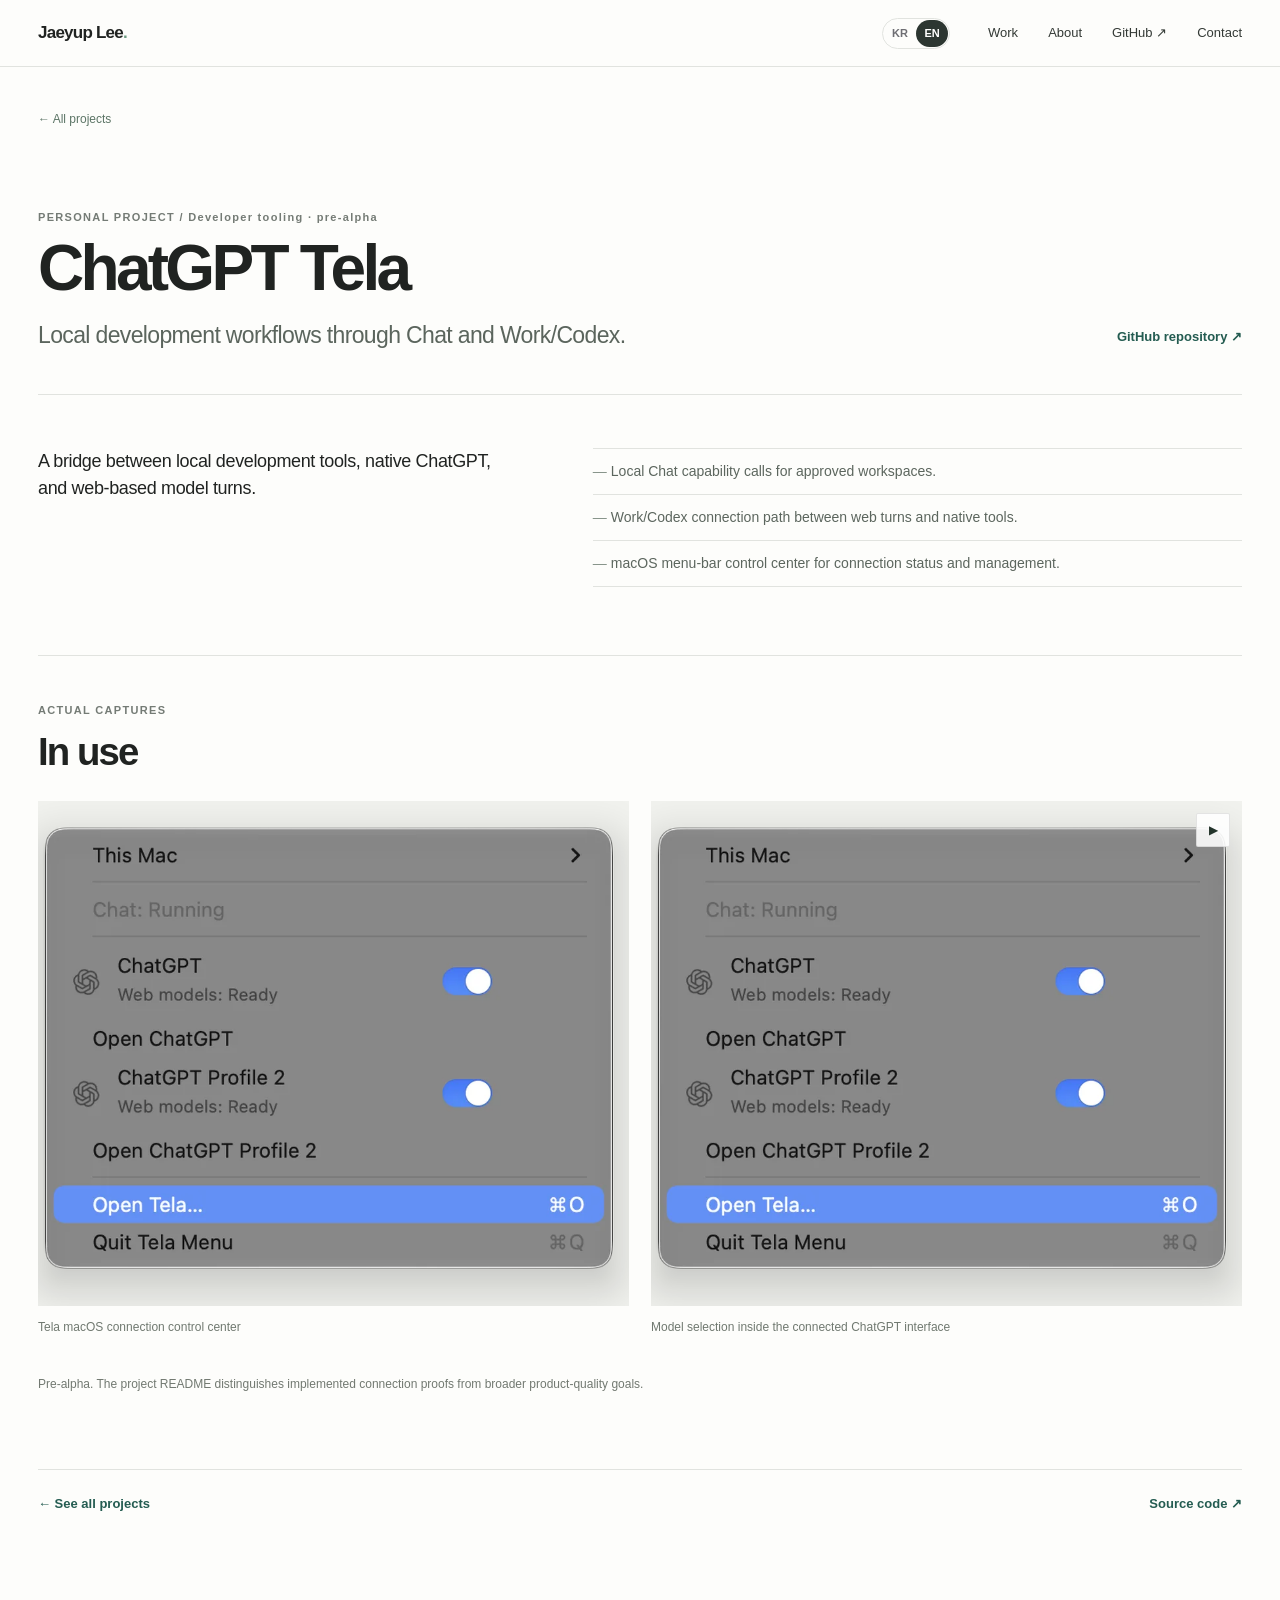
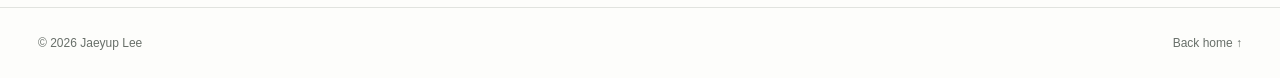
==== projects/chatgpt-tela/index.html @ 32f04f93 "feat: rebuild portfolio as a media-first project showcase" ====
<!doctype html>
<html lang="en">
<head><meta charset="utf-8"><meta name="viewport" content="width=device-width,initial-scale=1">
<meta name="description" content="A bridge between local development tools, native ChatGPT, and web-based model turns.">
<meta name="theme-color" content="#fdfdfb">
<title>ChatGPT Tela — Jaeyup Lee</title>
<link rel="canonical" href="https://ljy0317.github.io/projects/chatgpt-tela/">
<link rel="icon" href="/favicon.svg" type="image/svg+xml">
<link rel="stylesheet" href="/assets/css/base.css">
<link rel="stylesheet" href="/assets/css/showcase.css">
<script src="/assets/js/main.js" defer></script><script src="/assets/js/showcase.js" defer></script></head>
<body class="studio detail-page" data-page="chatgpt-tela">
<a href="#main" class="skip-link">Skip to content</a>
<header class="site-header studio-header" data-header><div class="container header-inner">
<a class="site-name" href="/">Jaeyup Lee<span class="brand-point">.</span></a>
<button class="nav-toggle" type="button" aria-expanded="false" aria-controls="primary-nav" data-nav-toggle><span class="sr-only" data-nav-toggle-label>Open navigation</span><span></span><span></span></button>
<nav class="primary-nav" id="primary-nav" data-nav><a href="/#work" data-i18n="nav.work">Work</a><a href="/#about" data-i18n="nav.about">About</a><a href="https://github.com/LJY0317" target="_blank" rel="noreferrer">GitHub ↗</a><a href="mailto:leejaeyup0317@gmail.com" data-i18n="nav.contact">Contact</a></nav></div></header>
<main id="main" class="detail-main"><div class="container">
<a class="detail-back" href="/#work" data-i18n="showcase.detail.back">← All projects</a>
<section class="detail-head"><div><span class="micro-label">PERSONAL PROJECT / Developer tooling · pre-alpha</span><h1>ChatGPT Tela</h1><p class="detail-subtitle" data-i18n="detail.chatgpt-tela.subtitle">Local development workflows through Chat and Work/Codex.</p></div><a class="detail-repo" href="https://github.com/LJY0317/ChatGPT-Tela" target="_blank" rel="noreferrer">GitHub repository ↗</a></section>
<div class="detail-intro"><p data-i18n="detail.chatgpt-tela.desc">A bridge between local development tools, native ChatGPT, and web-based model turns.</p><ul><li data-i18n="detail.chatgpt-tela.bullet1">Local Chat capability calls for approved workspaces.</li><li data-i18n="detail.chatgpt-tela.bullet2">Work/Codex connection path between web turns and native tools.</li><li data-i18n="detail.chatgpt-tela.bullet3">macOS menu-bar control center for connection status and management.</li></ul></div>
<section class="detail-evidence"><div class="section-bar"><div><span class="micro-label">ACTUAL CAPTURES</span><h2>In use</h2></div></div>
<div class="detail-gallery"><figure class="detail-gallery-item"><img loading="lazy" src="/assets/media/tela-control.webp" alt="Tela macOS connection control center"><figcaption>Tela macOS connection control center</figcaption></figure><figure class="detail-gallery-item media-video"><div class="detail-video-wrap"><video data-loop-video muted autoplay loop playsinline preload="none" poster="/assets/media/tela-control.webp" aria-label="Model selection inside the connected ChatGPT interface"><source src="/assets/media/tela-model-loop.mp4" type="video/mp4"></video><button type="button" class="motion-toggle" data-motion-toggle aria-label="Pause animation">Ⅱ</button></div><figcaption>Model selection inside the connected ChatGPT interface</figcaption></figure></div>
<p class="detail-note" data-i18n="detail.chatgpt-tela.note">Pre-alpha. The project README distinguishes implemented connection proofs from broader product-quality goals.</p></section>
<div class="detail-next"><a href="/#work" data-i18n="showcase.detail.all">← See all projects</a><a href="https://github.com/LJY0317/ChatGPT-Tela" target="_blank" rel="noreferrer">Source code ↗</a></div>
</div></main><footer class="site-footer studio-footer"><div class="container footer-inner"><span>© <span data-year></span> Jaeyup Lee</span><a href="/" data-i18n="showcase.footer.top">Back home ↑</a></div></footer>
</body></html>
---- assets/css/base.css ----
:root {
  --white: #ffffff;
  --surface: #f5f5f7;
  --surface-2: #fafafa;
  --ink: #1d1d1f;
  --muted: #6e6e73;
  --line: #d2d2d7;
  --blue: #0066cc;
  --blue-hover: #004f9e;
  --max: 1180px;
  --reading: 760px;
  --gutter: 32px;
  --radius: 28px;
  --shadow: 0 22px 70px rgba(0, 0, 0, 0.08);
}

* { box-sizing: border-box; }
html { scroll-behavior: smooth; scroll-padding-top: 72px; }
body {
  margin: 0;
  color: var(--ink);
  background: var(--white);
  font-family: -apple-system, BlinkMacSystemFont, "SF Pro Text", "Segoe UI", Helvetica, Arial, sans-serif;
  font-size: 16px;
  line-height: 1.6;
  -webkit-font-smoothing: antialiased;
  text-rendering: optimizeLegibility;
}
img, video { display: block; max-width: 100%; }
button, input, select, textarea { font: inherit; }
a { color: inherit; text-underline-offset: 0.18em; }
button, a { -webkit-tap-highlight-color: transparent; }
::selection { color: #fff; background: var(--blue); }

.sr-only {
  position: absolute;
  width: 1px;
  height: 1px;
  padding: 0;
  margin: -1px;
  overflow: hidden;
  clip: rect(0, 0, 0, 0);
  white-space: nowrap;
  border: 0;
}

.skip-link {
  position: fixed;
  top: 10px;
  left: 10px;
  z-index: 100;
  transform: translateY(-160%);
  padding: 10px 14px;
  color: #fff;
  background: var(--blue);
  text-decoration: none;
  border-radius: 8px;
}
.skip-link:focus { transform: translateY(0); }

.container {
  width: min(calc(100% - (var(--gutter) * 2)), var(--max));
  margin-inline: auto;
}
.reading-width { width: min(100%, var(--reading)); }

.site-header {
  position: sticky;
  top: 0;
  z-index: 40;
  background: rgba(255, 255, 255, 0.84);
  border-bottom: 1px solid transparent;
  backdrop-filter: saturate(180%) blur(18px);
  -webkit-backdrop-filter: saturate(180%) blur(18px);
  transition: border-color 160ms ease;
}
.site-header.is-scrolled { border-color: rgba(0, 0, 0, 0.08); }
.header-inner {
  min-height: 56px;
  display: flex;
  align-items: center;
  justify-content: space-between;
  gap: 24px;
}
.site-name {
  font-size: 0.94rem;
  font-weight: 650;
  text-decoration: none;
  letter-spacing: -0.01em;
}
.primary-nav { display: flex; align-items: center; gap: 28px; }
.language-switcher {
  display: inline-flex;
  padding: 2px;
  border: 1px solid var(--line);
  border-radius: 999px;
}
.language-switcher button {
  min-width: 34px;
  min-height: 30px;
  padding: 4px 8px;
  color: var(--muted);
  background: transparent;
  border: 0;
  border-radius: 999px;
  font-size: 0.72rem;
  font-weight: 650;
  cursor: pointer;
}
.language-switcher button[aria-pressed="true"] { color: var(--white); background: var(--ink); }
.language-switcher button:focus-visible { outline: 2px solid var(--blue); outline-offset: 2px; }
.primary-nav a {
  color: #424245;
  text-decoration: none;
  font-size: 0.78rem;
  transition: color 140ms ease;
}
.primary-nav a:hover,
.primary-nav a:focus-visible { color: #000; }
.nav-toggle { display: none; }

.eyebrow {
  margin: 0 0 14px;
  color: var(--muted);
  font-size: 0.78rem;
  font-weight: 650;
  letter-spacing: 0.08em;
  text-transform: uppercase;
}
.section { padding: 112px 0; }
.section-heading { max-width: 850px; }
.section-heading.centered { margin-inline: auto; text-align: center; }
.section-heading h2 {
  margin: 0;
  font-size: clamp(2.4rem, 5.5vw, 4.8rem);
  line-height: 1.03;
  letter-spacing: -0.045em;
}
.section-heading > p:last-child {
  max-width: 680px;
  margin: 24px auto 0;
  color: var(--muted);
  font-size: 1.12rem;
}

.text-link,
.button-link {
  display: inline-flex;
  align-items: center;
  gap: 0.35em;
  color: var(--blue);
  text-decoration: none;
}
.text-link:hover,
.text-link:focus-visible,
.button-link:hover,
.button-link:focus-visible {
  color: var(--blue-hover);
  text-decoration: underline;
}
.button-link {
  min-height: 44px;
  padding: 11px 18px;
  color: #fff;
  background: var(--ink);
  border-radius: 999px;
}
.button-link:hover,
.button-link:focus-visible {
  color: #fff;
  background: #000;
  text-decoration: none;
}
.button-link.secondary { color: var(--ink); background: var(--surface); }
.button-link.secondary:hover,
.button-link.secondary:focus-visible { color: #000; background: #e9e9ec; }

.site-footer {
  padding: 28px 0;
  color: var(--muted);
  background: var(--surface);
  font-size: 0.78rem;
}
.footer-inner { display: flex; justify-content: space-between; gap: 20px; }
.footer-inner p { margin: 0; }

@media (max-width: 720px) {
  :root { --gutter: 20px; --radius: 22px; }
  html { scroll-padding-top: 64px; }
  .site-header { background: rgba(255, 255, 255, 0.95); }
  .header-inner { min-height: 52px; }
  .nav-toggle {
    display: inline-flex;
    width: 42px;
    height: 42px;
    flex-direction: column;
    justify-content: center;
    gap: 6px;
    padding: 10px;
    border: 0;
    background: transparent;
    cursor: pointer;
  }
  .nav-toggle span:not(.sr-only) {
    display: block;
    width: 100%;
    height: 1px;
    background: #1d1d1f;
  }
  .primary-nav {
    position: absolute;
    top: 52px;
    left: 0;
    right: 0;
    display: none;
    align-items: stretch;
    flex-direction: column;
    gap: 0;
    padding: 10px var(--gutter) 18px;
    background: #fff;
    border-bottom: 1px solid var(--line);
  }
  .primary-nav.is-open { display: flex; }
  .primary-nav a { padding: 12px 0; font-size: 1rem; }
  .language-switcher { align-self: flex-start; margin: 6px 0 10px; }
  .section { padding: 82px 0; }
  .section-heading h2 { font-size: clamp(2.25rem, 11vw, 3.6rem); }
  .footer-inner { flex-direction: column; }
}

@media (prefers-reduced-motion: reduce) {
  html { scroll-behavior: auto; }
}
---- assets/css/showcase.css ----
:root{--studio-ink:#202321;--studio-muted:#666b68;--studio-warm:#f6f7f4;--studio-line:#e1e3df;--studio-accent:#245c51;--studio-width:1220px}
body.studio{background:#fdfdfb;color:var(--studio-ink);font-family:-apple-system,BlinkMacSystemFont,"SF Pro Text","Helvetica Neue",Arial,sans-serif;font-size:16px;line-height:1.5}
.studio .container{width:min(calc(100% - 76px),var(--studio-width));}
.studio a{text-decoration:none}
.studio a:focus-visible,.studio button:focus-visible{outline:2px solid var(--studio-accent);outline-offset:4px}
.brand-point{color:#6c9b82}
.site-header.studio-header{position:sticky;z-index:30;top:0;background:rgba(253,253,251,.94);border-bottom:1px solid var(--studio-line);backdrop-filter:blur(20px)}
.studio-header .header-inner{height:66px}
.studio-header .site-name{font-size:17px;font-weight:680;letter-spacing:-.045em}
.studio-header .primary-nav{gap:30px}
.studio-header .primary-nav a{font-size:13px;color:#343a36;font-weight:510}
.studio-header .primary-nav a:hover{color:var(--studio-accent)}
.studio-header .language-switcher{margin-right:8px;border:1px solid var(--studio-line);padding:1px}
.studio-header .language-switcher button{font-size:11px;min-height:27px;min-width:32px}
.studio-header .language-switcher button[aria-pressed=true]{background:#2c3631;color:#fff}
.micro-label{display:block;color:#747b75;font-size:11px;font-weight:680;letter-spacing:.12em;line-height:1.3}
.introduction{display:grid;grid-template-columns:minmax(280px, .78fr) minmax(0,1.22fr);gap:46px;align-items:center;padding-top:73px;padding-bottom:108px}
.introduction-copy{padding-block:30px}
.introduction h1{font-size:clamp(40px,4vw,62px);font-weight:680;line-height:1.06;letter-spacing:-.065em;margin:20px 0 14px;white-space:nowrap}
.intro-statement{color:#4e5851;font-size:clamp(17px,1.7vw,22px);letter-spacing:-.025em;line-height:1.5;max-width:395px;margin:0}
.intro-actions{display:flex;gap:23px;align-items:center;flex-wrap:wrap;margin-top:32px}
.intro-actions a{color:var(--studio-accent);font-size:13px;font-weight:670}
.intro-actions a:hover{text-decoration:underline}
.cover-figure{position:relative;margin:0;aspect-ratio:1.53;min-height:340px;background:#aebfae;overflow:hidden;border-radius:4px}
.cover-video{width:100%;height:100%;object-fit:cover;display:block}
.cover-caption{position:absolute;bottom:15px;left:16px;right:16px;display:flex;align-items:end;justify-content:space-between;pointer-events:none;gap:10px}
.cover-caption>span{display:flex;flex-direction:column;gap:5px;padding:11px 14px;background:rgba(253,253,251,.96);border-radius:2px}
.cover-caption small{font-size:9px;font-weight:700;letter-spacing:.12em;color:#68756d}
.cover-caption strong{font-size:17px;letter-spacing:-.03em}
.cover-caption>a{pointer-events:auto;display:inline-flex;align-items:center;background:#fff;color:#202321;padding:10px 14px;border-radius:2px;font-size:12px;font-weight:650}
.cover-caption>a:hover{background:#dfeee4}
.motion-toggle{position:absolute;right:16px;top:16px;min-width:34px;min-height:34px;display:grid;place-items:center;padding:7px 10px;border:1px solid rgba(0,0,0,.1);border-radius:2px;background:rgba(255,255,255,.88);color:#22332a;font-size:12px;cursor:pointer;opacity:0;transition:opacity .15s}
.cover-figure:hover .motion-toggle,.work-thumb:hover .motion-toggle,.motion-toggle:focus-visible{opacity:1}
.section-bar{display:flex;align-items:end;justify-content:space-between;gap:22px;margin-bottom:38px}
.section-bar h2{font-size:clamp(27px,3vw,40px);font-weight:650;letter-spacing:-.05em;line-height:1.13;margin:13px 0 0}
.section-aside{font-size:13px;color:var(--studio-muted)}
.work-section{padding-bottom:128px}
.work-grid{display:grid;grid-template-columns:repeat(2,minmax(0,1fr));column-gap:38px;row-gap:69px}
.work-tile:nth-child(even){transform:translateY(54px)}
.work-thumb{display:block;position:relative;overflow:hidden;width:100%;aspect-ratio:1.48;background:#ecf0ed;border-radius:3px}
.work-thumb img,.work-thumb video{width:100%;height:100%;object-fit:cover;display:block;transition:transform .35s}
.work-thumb:hover img{transform:scale(1.02)}
.thumb-tela{background:#dfebe4}
.thumb-photo{background:#e2e3e4}
.thumb-pawpaw{background:#bbccbc}
.thumb-corner{display:grid;place-items:center;position:absolute;top:13px;right:13px;width:33px;height:33px;background:rgba(252,252,250,.94);color:var(--studio-ink);font-size:16px;border-radius:2px;text-decoration:none}
.work-thumb .motion-toggle{top:auto;bottom:13px;right:13px}
.work-thumb .thumb-corner{right:13px;top:13px}
.work-text{padding-top:20px}
.work-index{color:#747d76;font-size:11px;font-weight:640;letter-spacing:.035em}
.work-text h3{font-size:25px;font-weight:650;letter-spacing:-.04em;line-height:1.18;margin:8px 0 7px}
.work-text h3 a:hover,.team-copy h3 a:hover{color:var(--studio-accent)}
.work-text p{font-size:14px;color:var(--studio-muted);margin:0;max-width:490px;line-height:1.55}
.team-section{background:#f2f4f0;padding:99px 0 112px}
.team-grid{display:grid;grid-template-columns:repeat(4,minmax(0,1fr));gap:19px}
.team-visual{display:block;height:196px;background:#e1e6df;overflow:hidden;border-radius:2px}
.team-visual img{width:100%;height:100%;object-fit:cover;transition:transform .35s}
.team-visual:hover img{transform:scale(1.03)}
.team-copy{padding-top:18px}
.team-copy h3{font-size:19px;letter-spacing:-.035em;margin:9px 0 7px}
.team-copy h3 a span{font-size:13px;color:var(--studio-muted)}
.team-copy p{margin:0;color:var(--studio-muted);font-size:13px;line-height:1.5}
.team-graphic{display:flex;flex-direction:column;align-items:center;justify-content:center;position:relative;background:#243f35;color:#f7f8ef}
.team-graphic strong{font-size:28px;font-weight:650;letter-spacing:.09em;z-index:1}
.team-graphic small{font-size:9px;letter-spacing:.12em;z-index:1;opacity:.65;margin-top:6px}
.more-section{padding-block:105px}
.section-bar.compact{margin-bottom:26px}
.more-list{border-top:1px solid var(--studio-line)}
.more-list>a{display:grid;grid-template-columns:minmax(180px,1fr) minmax(0,1.35fr) 24px;align-items:center;gap:20px;border-bottom:1px solid var(--studio-line);padding:22px 4px;transition:background .16s}
.more-list>a:hover{background:#f5f7f4}
.more-list strong{font-size:19px;font-weight:640;letter-spacing:-.035em}
.more-list span{color:var(--studio-muted);font-size:13px}
.more-list>a>span:last-child{font-size:18px;text-align:right;color:var(--studio-ink)}
.about-minimal{background:#293b33;color:#f3f5ef;padding-block:100px}
.about-line{display:grid;grid-template-columns:200px 1fr;gap:12px 40px;align-items:start}
.about-line .micro-label{padding-top:10px;color:#b0c5b8}
.about-line p{margin:0;max-width:760px;font-size:clamp(22px,2.7vw,33px);font-weight:450;line-height:1.35;letter-spacing:-.034em}
.about-links{grid-column:2;display:flex;gap:25px;margin-top:28px;font-size:14px;font-weight:600}
.about-links a{color:#d8eddd}.about-links a:hover{text-decoration:underline}
.site-footer.studio-footer{background:#fdfdfb;border-top:1px solid var(--studio-line);padding:26px 0;font-size:12px;color:#686f69}
.studio-footer .footer-inner{display:flex;justify-content:space-between}
.studio-footer a{color:#686f69}
.studio .project-hero h1{font-size:clamp(34px,4.2vw,58px)}
@media(max-width:1050px){.team-grid{grid-template-columns:repeat(2,minmax(0,1fr));gap:35px}.team-visual{height:230px}.introduction{gap:30px}}
@media(max-width:760px){
 .studio .container{width:calc(100% - 36px)}
 .studio-header .header-inner{height:56px}
 .studio-header .nav-toggle{display:flex}
 .studio-header .primary-nav{background:#fdfdfb;top:56px;padding:16px 18px 24px}
 .studio-header .primary-nav a{font-size:16px;padding:10px 0}
 .introduction{display:flex;flex-direction:column;gap:26px;padding-top:53px;padding-bottom:76px;align-items:stretch}
 .introduction-copy{padding:0}
 .introduction h1{font-size:clamp(38px,11vw,53px);margin:15px 0 10px}
 .intro-statement{font-size:18px;max-width:350px}
 .intro-actions{margin-top:20px}
 .cover-figure{min-height:250px;aspect-ratio:1.2}
 .cover-caption{bottom:9px;left:9px;right:9px}
 .section-bar{align-items:start;flex-direction:column;gap:10px;margin-bottom:23px}
 .section-bar h2{font-size:29px}
 .work-grid{grid-template-columns:1fr;row-gap:33px}
 .work-tile:nth-child(even){transform:none}
 .work-section{padding-bottom:78px}
 .work-thumb{aspect-ratio:1.5}
 .work-text{padding-top:13px}
 .work-text h3{font-size:23px}
 .team-section{padding:72px 0}
 .team-grid{gap:33px 16px}
 .team-visual{height:150px}
 .team-copy h3{font-size:18px}
 .more-section{padding-block:75px}
 .more-list>a{grid-template-columns:minmax(0,1fr) 24px;gap:8px}
 .more-list>a>span:nth-child(2){grid-row:2;grid-column:1}
 .more-list>a>span:last-child{grid-column:2;grid-row:1}
 .about-minimal{padding-block:73px}
 .about-line{grid-template-columns:1fr;gap:21px}
 .about-line p{font-size:25px}
 .about-links{grid-column:1;margin-top:3px}
 .studio-footer .footer-inner{flex-direction:row}
 .motion-toggle{opacity:1}
}
@media(max-width:460px){.team-grid{grid-template-columns:1fr}.team-visual{height:225px}.section-aside{font-size:12px}}
@media(prefers-reduced-motion:reduce){.studio .work-thumb img,.studio .team-visual img{transition:none}.studio .motion-toggle{opacity:1}}
/* Concise individual project pages */
.detail-main{padding-top:34px;padding-bottom:94px}
.detail-back{font-size:12px;color:#5c7566;display:inline-block;padding:9px 0}
.detail-back:hover{text-decoration:underline}
.detail-head{display:flex;justify-content:space-between;align-items:end;gap:30px;padding:73px 0 42px;border-bottom:1px solid var(--studio-line)}
.detail-head h1{font-size:clamp(40px,5vw,70px);font-weight:680;letter-spacing:-.058em;line-height:1.02;margin:12px 0 16px}
.detail-subtitle{font-size:clamp(17px,2vw,23px);color:#5b655d;max-width:670px;margin:0;letter-spacing:-.028em}
.detail-repo{font-size:13px;color:var(--studio-accent);font-weight:650;white-space:nowrap;padding-bottom:6px}
.detail-repo:hover{text-decoration:underline}
.detail-intro{display:grid;grid-template-columns:minmax(0,.85fr) minmax(0,1.15fr);gap:75px;padding-block:53px 68px}
.detail-intro>p{font-size:18px;line-height:1.5;letter-spacing:-.02em;margin:0;max-width:490px}
.detail-intro ul{margin:0;padding:0;list-style:none;border-top:1px solid var(--studio-line)}
.detail-intro li{padding:12px 0 12px 18px;border-bottom:1px solid var(--studio-line);font-size:14px;color:#5c665e;position:relative}
.detail-intro li::before{content:"—";position:absolute;left:0;color:#87948a}
.detail-evidence{border-top:1px solid var(--studio-line);padding-top:47px}
.detail-evidence .section-bar{margin-bottom:27px}
.detail-gallery{display:grid;grid-template-columns:repeat(2,minmax(0,1fr));gap:22px}
.detail-gallery-item{margin:0;background:#f2f3ef}
.detail-gallery-item:first-child:nth-last-child(1){grid-column:1/-1}
.detail-gallery-item img,.detail-gallery-item video{display:block;width:100%;height:auto;max-height:620px;object-fit:contain}
.detail-gallery-item figcaption{padding:12px 0;background:#fdfdfb;font-size:12px;color:#707970}
.detail-video-wrap{position:relative}
.detail-gallery-item .motion-toggle{opacity:1;right:12px;top:12px}
.detail-note{font-size:12px;line-height:1.6;color:#727971;max-width:780px;margin:27px 0 0}
.detail-next{border-top:1px solid var(--studio-line);margin-top:74px;padding-top:24px;display:flex;justify-content:space-between;gap:20px}
.detail-next a{font-size:13px;font-weight:650;color:var(--studio-accent)}
@media(max-width:760px){.detail-head{align-items:start;flex-direction:column;gap:14px;padding:38px 0 25px}.detail-head h1{font-size:41px}.detail-intro{grid-template-columns:1fr;gap:25px;padding:30px 0 48px}.detail-gallery{grid-template-columns:1fr}.detail-gallery-item:first-child:nth-last-child(1){grid-column:auto}.detail-main{padding-bottom:65px}}
/* Existing SSAFY case studies: preserve technical evidence, moderate the visual scale. */
.studio.legacy-case .project-hero{padding:55px 0 37px}
.studio.legacy-case .project-hero h1{font-size:clamp(35px,4.5vw,62px);letter-spacing:-.046em;line-height:1.08}
.studio.legacy-case .project-deck{font-size:clamp(16px,1.7vw,19px);line-height:1.6}
.studio.legacy-case .project-breadcrumbs{margin-bottom:25px}
.studio.legacy-case .project-hero-grid{gap:44px}
.studio.legacy-case .case-section{padding:75px 0}
.studio.legacy-case .case-heading h2{font-size:clamp(26px,3.25vw,42px)}
.studio.legacy-case .button-link{border-radius:3px;background:#26352d}
.studio.legacy-case .button-link.secondary{background:#f2f3f1}
.studio.legacy-case .media-frame{border-radius:4px;box-shadow:none}
.studio.legacy-case .project-hero .code-evidence{border-radius:4px}
@media(max-width:760px){
.studio.legacy-case .project-hero{padding:37px 0 27px}
.studio.legacy-case .project-hero h1{font-size:clamp(34px,8vw,44px)}
.studio.legacy-case .project-hero-grid{grid-template-columns:1fr;gap:24px}
.studio.legacy-case .case-section{padding:57px 0}
}
.thumb-photo img{object-fit:contain;padding:6%;background:#e9ede8}
@media(max-width:760px){.studio-header .nav-toggle{display:inline-flex!important;align-items:center;justify-content:center;flex-direction:column;width:42px;height:42px;padding:10px;opacity:1;visibility:visible}.studio-header .nav-toggle>span:not(.sr-only){display:block;width:21px;height:1px;background:#202321}}
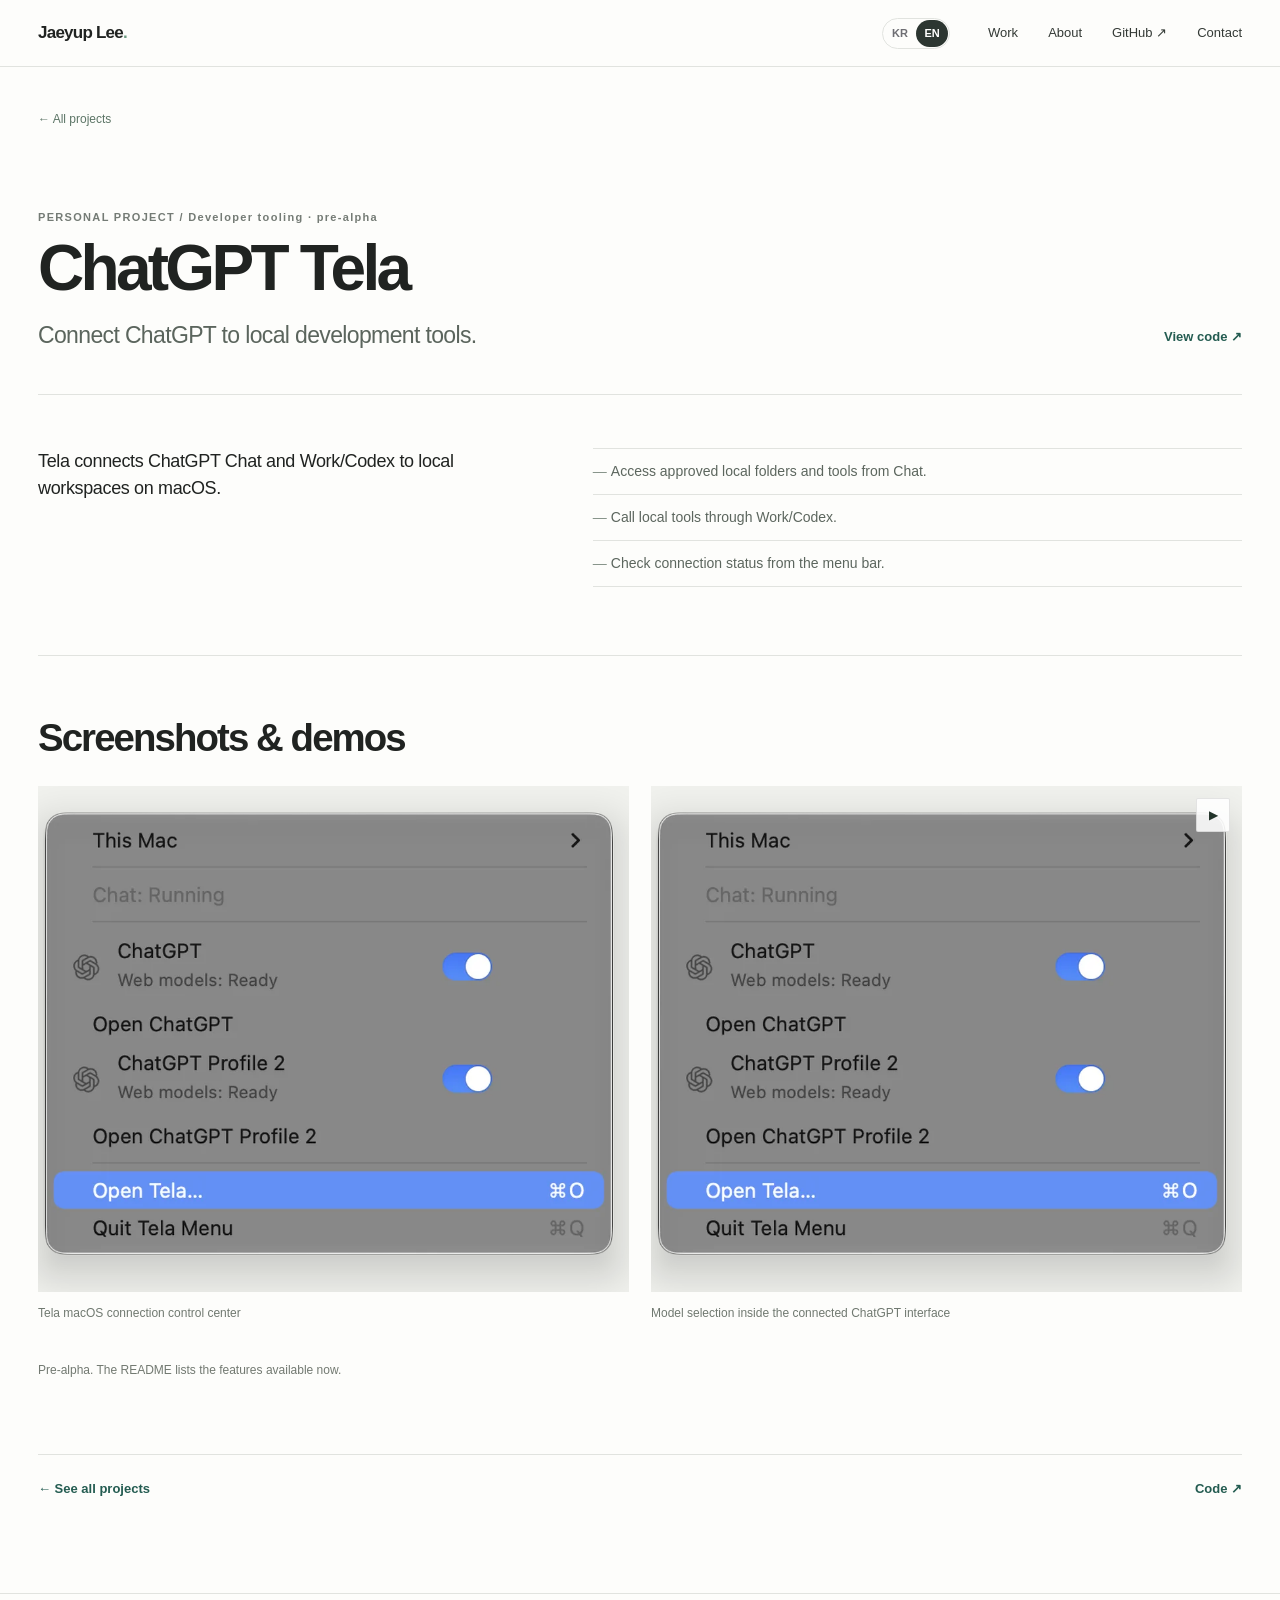
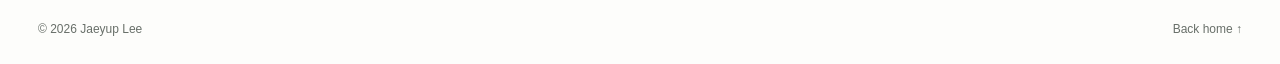
==== commit 77c65283: "style: rewrite portfolio copy in natural Korean and English" ====
--- a/projects/chatgpt-tela/index.html
+++ b/projects/chatgpt-tela/index.html
@@ -17,11 +17,11 @@
 <nav class="primary-nav" id="primary-nav" data-nav><a href="/#work" data-i18n="nav.work">Work</a><a href="/#about" data-i18n="nav.about">About</a><a href="https://github.com/LJY0317" target="_blank" rel="noreferrer">GitHub ↗</a><a href="mailto:leejaeyup0317@gmail.com" data-i18n="nav.contact">Contact</a></nav></div></header>
 <main id="main" class="detail-main"><div class="container">
 <a class="detail-back" href="/#work" data-i18n="showcase.detail.back">← All projects</a>
-<section class="detail-head"><div><span class="micro-label">PERSONAL PROJECT / Developer tooling · pre-alpha</span><h1>ChatGPT Tela</h1><p class="detail-subtitle" data-i18n="detail.chatgpt-tela.subtitle">Local development workflows through Chat and Work/Codex.</p></div><a class="detail-repo" href="https://github.com/LJY0317/ChatGPT-Tela" target="_blank" rel="noreferrer">GitHub repository ↗</a></section>
-<div class="detail-intro"><p data-i18n="detail.chatgpt-tela.desc">A bridge between local development tools, native ChatGPT, and web-based model turns.</p><ul><li data-i18n="detail.chatgpt-tela.bullet1">Local Chat capability calls for approved workspaces.</li><li data-i18n="detail.chatgpt-tela.bullet2">Work/Codex connection path between web turns and native tools.</li><li data-i18n="detail.chatgpt-tela.bullet3">macOS menu-bar control center for connection status and management.</li></ul></div>
-<section class="detail-evidence"><div class="section-bar"><div><span class="micro-label">ACTUAL CAPTURES</span><h2>In use</h2></div></div>
-<div class="detail-gallery"><figure class="detail-gallery-item"><img loading="lazy" src="/assets/media/tela-control.webp" alt="Tela macOS connection control center"><figcaption>Tela macOS connection control center</figcaption></figure><figure class="detail-gallery-item media-video"><div class="detail-video-wrap"><video data-loop-video muted autoplay loop playsinline preload="none" poster="/assets/media/tela-control.webp" aria-label="Model selection inside the connected ChatGPT interface"><source src="/assets/media/tela-model-loop.mp4" type="video/mp4"></video><button type="button" class="motion-toggle" data-motion-toggle aria-label="Pause animation">Ⅱ</button></div><figcaption>Model selection inside the connected ChatGPT interface</figcaption></figure></div>
-<p class="detail-note" data-i18n="detail.chatgpt-tela.note">Pre-alpha. The project README distinguishes implemented connection proofs from broader product-quality goals.</p></section>
-<div class="detail-next"><a href="/#work" data-i18n="showcase.detail.all">← See all projects</a><a href="https://github.com/LJY0317/ChatGPT-Tela" target="_blank" rel="noreferrer">Source code ↗</a></div>
+<section class="detail-head"><div><span class="micro-label" data-i18n="detail.chatgpt-tela.kind">PERSONAL PROJECT / Developer tooling · pre-alpha</span><h1>ChatGPT Tela</h1><p class="detail-subtitle" data-i18n="detail.chatgpt-tela.subtitle">Connect ChatGPT to local development tools.</p></div><a data-i18n="showcase.detail.repo" class="detail-repo" href="https://github.com/LJY0317/ChatGPT-Tela" target="_blank" rel="noreferrer">View code ↗</a></section>
+<div class="detail-intro"><p data-i18n="detail.chatgpt-tela.desc">Tela connects ChatGPT Chat and Work/Codex to local workspaces on macOS.</p><ul><li data-i18n="detail.chatgpt-tela.bullet1">Access approved local folders and tools from Chat.</li><li data-i18n="detail.chatgpt-tela.bullet2">Call local tools through Work/Codex.</li><li data-i18n="detail.chatgpt-tela.bullet3">Check connection status from the menu bar.</li></ul></div>
+<section class="detail-evidence"><div class="section-bar"><div><h2 data-i18n="showcase.detail.visualsTitle">Screenshots &amp; demos</h2></div></div>
+<div class="detail-gallery"><figure class="detail-gallery-item"><img loading="lazy" src="/assets/media/tela-control.webp" alt="Tela macOS connection control center" data-i18n-alt="detail.chatgpt-tela.media1"><figcaption data-i18n="detail.chatgpt-tela.media1">Tela macOS connection control center</figcaption></figure><figure class="detail-gallery-item media-video"><div class="detail-video-wrap"><video data-loop-video muted autoplay loop playsinline preload="none" poster="/assets/media/tela-control.webp" aria-label="Model selection inside the connected ChatGPT interface" data-i18n-aria-label="detail.chatgpt-tela.media2"><source src="/assets/media/tela-model-loop.mp4" type="video/mp4"></video><button type="button" class="motion-toggle" data-motion-toggle aria-label="Pause animation">Ⅱ</button></div><figcaption data-i18n="detail.chatgpt-tela.media2">Model selection inside the connected ChatGPT interface</figcaption></figure></div>
+<p class="detail-note" data-i18n="detail.chatgpt-tela.note">Pre-alpha. The README lists the features available now.</p></section>
+<div class="detail-next"><a href="/#work" data-i18n="showcase.detail.all">← See all projects</a><a href="https://github.com/LJY0317/ChatGPT-Tela" target="_blank" rel="noreferrer" data-i18n="showcase.detail.code">Code ↗</a></div>
 </div></main><footer class="site-footer studio-footer"><div class="container footer-inner"><span>© <span data-year></span> Jaeyup Lee</span><a href="/" data-i18n="showcase.footer.top">Back home ↑</a></div></footer>
 </body></html>
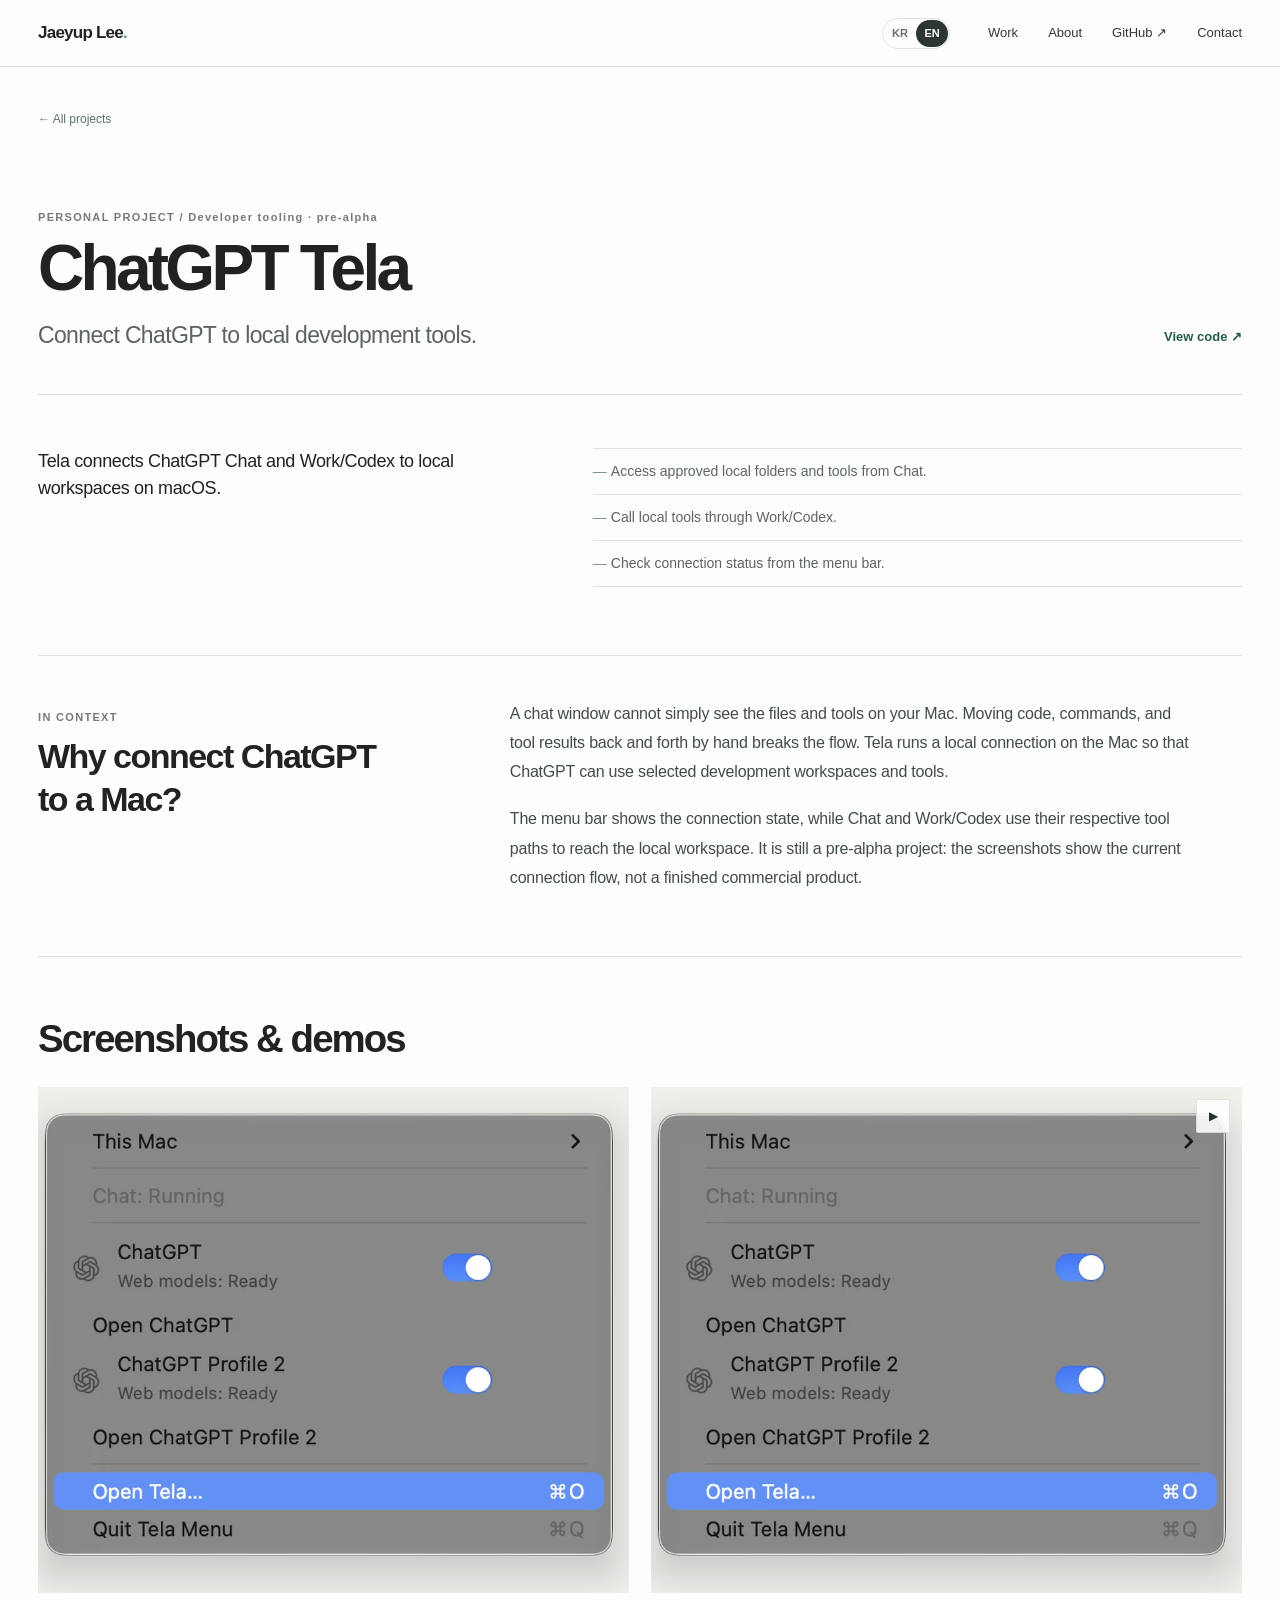
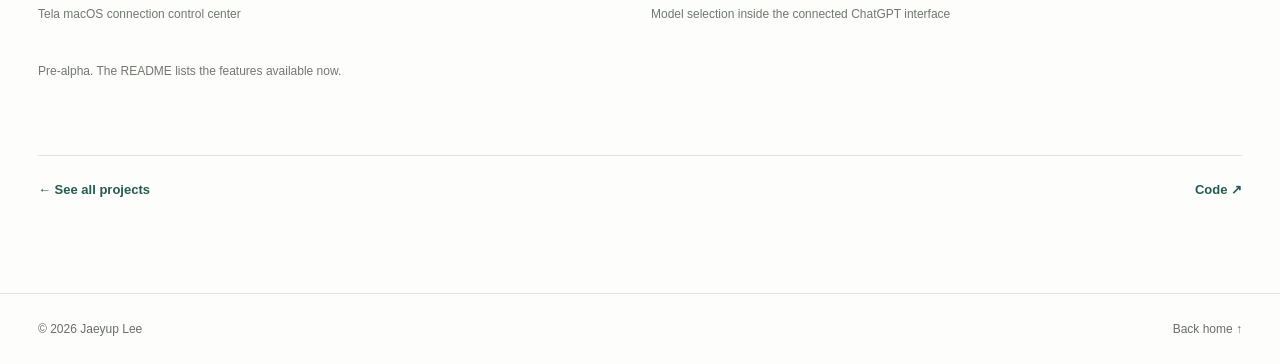
==== commit 1e9f080a: "Explain portfolio projects with clearer user journeys and context" ====
--- a/projects/chatgpt-tela/index.html
+++ b/projects/chatgpt-tela/index.html
@@ -19,6 +19,12 @@
 <a class="detail-back" href="/#work" data-i18n="showcase.detail.back">← All projects</a>
 <section class="detail-head"><div><span class="micro-label" data-i18n="detail.chatgpt-tela.kind">PERSONAL PROJECT / Developer tooling · pre-alpha</span><h1>ChatGPT Tela</h1><p class="detail-subtitle" data-i18n="detail.chatgpt-tela.subtitle">Connect ChatGPT to local development tools.</p></div><a data-i18n="showcase.detail.repo" class="detail-repo" href="https://github.com/LJY0317/ChatGPT-Tela" target="_blank" rel="noreferrer">View code ↗</a></section>
 <div class="detail-intro"><p data-i18n="detail.chatgpt-tela.desc">Tela connects ChatGPT Chat and Work/Codex to local workspaces on macOS.</p><ul><li data-i18n="detail.chatgpt-tela.bullet1">Access approved local folders and tools from Chat.</li><li data-i18n="detail.chatgpt-tela.bullet2">Call local tools through Work/Codex.</li><li data-i18n="detail.chatgpt-tela.bullet3">Check connection status from the menu bar.</li></ul></div>
+<section class="detail-story">
+<div class="detail-story-heading"><p class="micro-label" data-i18n="detail.chatgpt-tela.story.kicker">IN CONTEXT</p><h2 data-i18n="detail.chatgpt-tela.story.title">Why connect ChatGPT to a Mac?</h2></div>
+<div class="detail-story-body">
+<p data-i18n="detail.chatgpt-tela.story.p1">A chat window cannot simply see the files and tools on your Mac. Moving code, commands, and tool results back and forth by hand breaks the flow. Tela runs a local connection on the Mac so that ChatGPT can use selected development workspaces and tools.</p>
+<p data-i18n="detail.chatgpt-tela.story.p2">The menu bar shows the connection state, while Chat and Work/Codex use their respective tool paths to reach the local workspace. It is still a pre-alpha project: the screenshots show the current connection flow, not a finished commercial product.</p>
+</div></section>
 <section class="detail-evidence"><div class="section-bar"><div><h2 data-i18n="showcase.detail.visualsTitle">Screenshots &amp; demos</h2></div></div>
 <div class="detail-gallery"><figure class="detail-gallery-item"><img loading="lazy" src="/assets/media/tela-control.webp" alt="Tela macOS connection control center" data-i18n-alt="detail.chatgpt-tela.media1"><figcaption data-i18n="detail.chatgpt-tela.media1">Tela macOS connection control center</figcaption></figure><figure class="detail-gallery-item media-video"><div class="detail-video-wrap"><video data-loop-video muted autoplay loop playsinline preload="none" poster="/assets/media/tela-control.webp" aria-label="Model selection inside the connected ChatGPT interface" data-i18n-aria-label="detail.chatgpt-tela.media2"><source src="/assets/media/tela-model-loop.mp4" type="video/mp4"></video><button type="button" class="motion-toggle" data-motion-toggle aria-label="Pause animation">Ⅱ</button></div><figcaption data-i18n="detail.chatgpt-tela.media2">Model selection inside the connected ChatGPT interface</figcaption></figure></div>
 <p class="detail-note" data-i18n="detail.chatgpt-tela.note">Pre-alpha. The README lists the features available now.</p></section>
--- a/assets/css/showcase.css
+++ b/assets/css/showcase.css
@@ -134,6 +134,10 @@
 .detail-intro ul{margin:0;padding:0;list-style:none;border-top:1px solid var(--studio-line)}
 .detail-intro li{padding:12px 0 12px 18px;border-bottom:1px solid var(--studio-line);font-size:14px;color:#5c665e;position:relative}
 .detail-intro li::before{content:"—";position:absolute;left:0;color:#87948a}
+.detail-story{display:grid;grid-template-columns:minmax(200px,.72fr) minmax(0,1.28fr);gap:60px;border-top:1px solid var(--studio-line);padding:43px 0 64px}
+.detail-story-heading h2{font-size:clamp(24px,2.7vw,34px);font-weight:650;letter-spacing:-.045em;line-height:1.25;margin:10px 0 0;max-width:360px}
+.detail-story-body p{color:#424d46;font-size:16px;line-height:1.82;letter-spacing:-.012em;margin:0 0 18px;max-width:690px;word-break:keep-all}
+.detail-story-body p:last-child{margin-bottom:0}
 .detail-evidence{border-top:1px solid var(--studio-line);padding-top:47px}
 .detail-evidence .section-bar{margin-bottom:27px}
 .detail-gallery{display:grid;grid-template-columns:repeat(2,minmax(0,1fr));gap:22px}
@@ -146,7 +150,7 @@
 .detail-note{font-size:12px;line-height:1.6;color:#727971;max-width:780px;margin:27px 0 0}
 .detail-next{border-top:1px solid var(--studio-line);margin-top:74px;padding-top:24px;display:flex;justify-content:space-between;gap:20px}
 .detail-next a{font-size:13px;font-weight:650;color:var(--studio-accent)}
-@media(max-width:760px){.detail-head{align-items:start;flex-direction:column;gap:14px;padding:38px 0 25px}.detail-head h1{font-size:41px}.detail-intro{grid-template-columns:1fr;gap:25px;padding:30px 0 48px}.detail-gallery{grid-template-columns:1fr}.detail-gallery-item:first-child:nth-last-child(1){grid-column:auto}.detail-main{padding-bottom:65px}}
+@media(max-width:760px){.detail-head{align-items:start;flex-direction:column;gap:14px;padding:38px 0 25px}.detail-head h1{font-size:41px}.detail-intro{grid-template-columns:1fr;gap:25px;padding:30px 0 42px}.detail-story{grid-template-columns:1fr;gap:18px;padding:32px 0 42px}.detail-story-heading h2{font-size:27px}.detail-story-body p{font-size:15px;line-height:1.75}.detail-gallery{grid-template-columns:1fr}.detail-gallery-item:first-child:nth-last-child(1){grid-column:auto}.detail-main{padding-bottom:65px}}
 /* Existing SSAFY case studies: preserve technical evidence, moderate the visual scale. */
 .studio.legacy-case .project-hero{padding:55px 0 37px}
 .studio.legacy-case .project-hero h1{font-size:clamp(35px,4.5vw,62px);letter-spacing:-.046em;line-height:1.08}
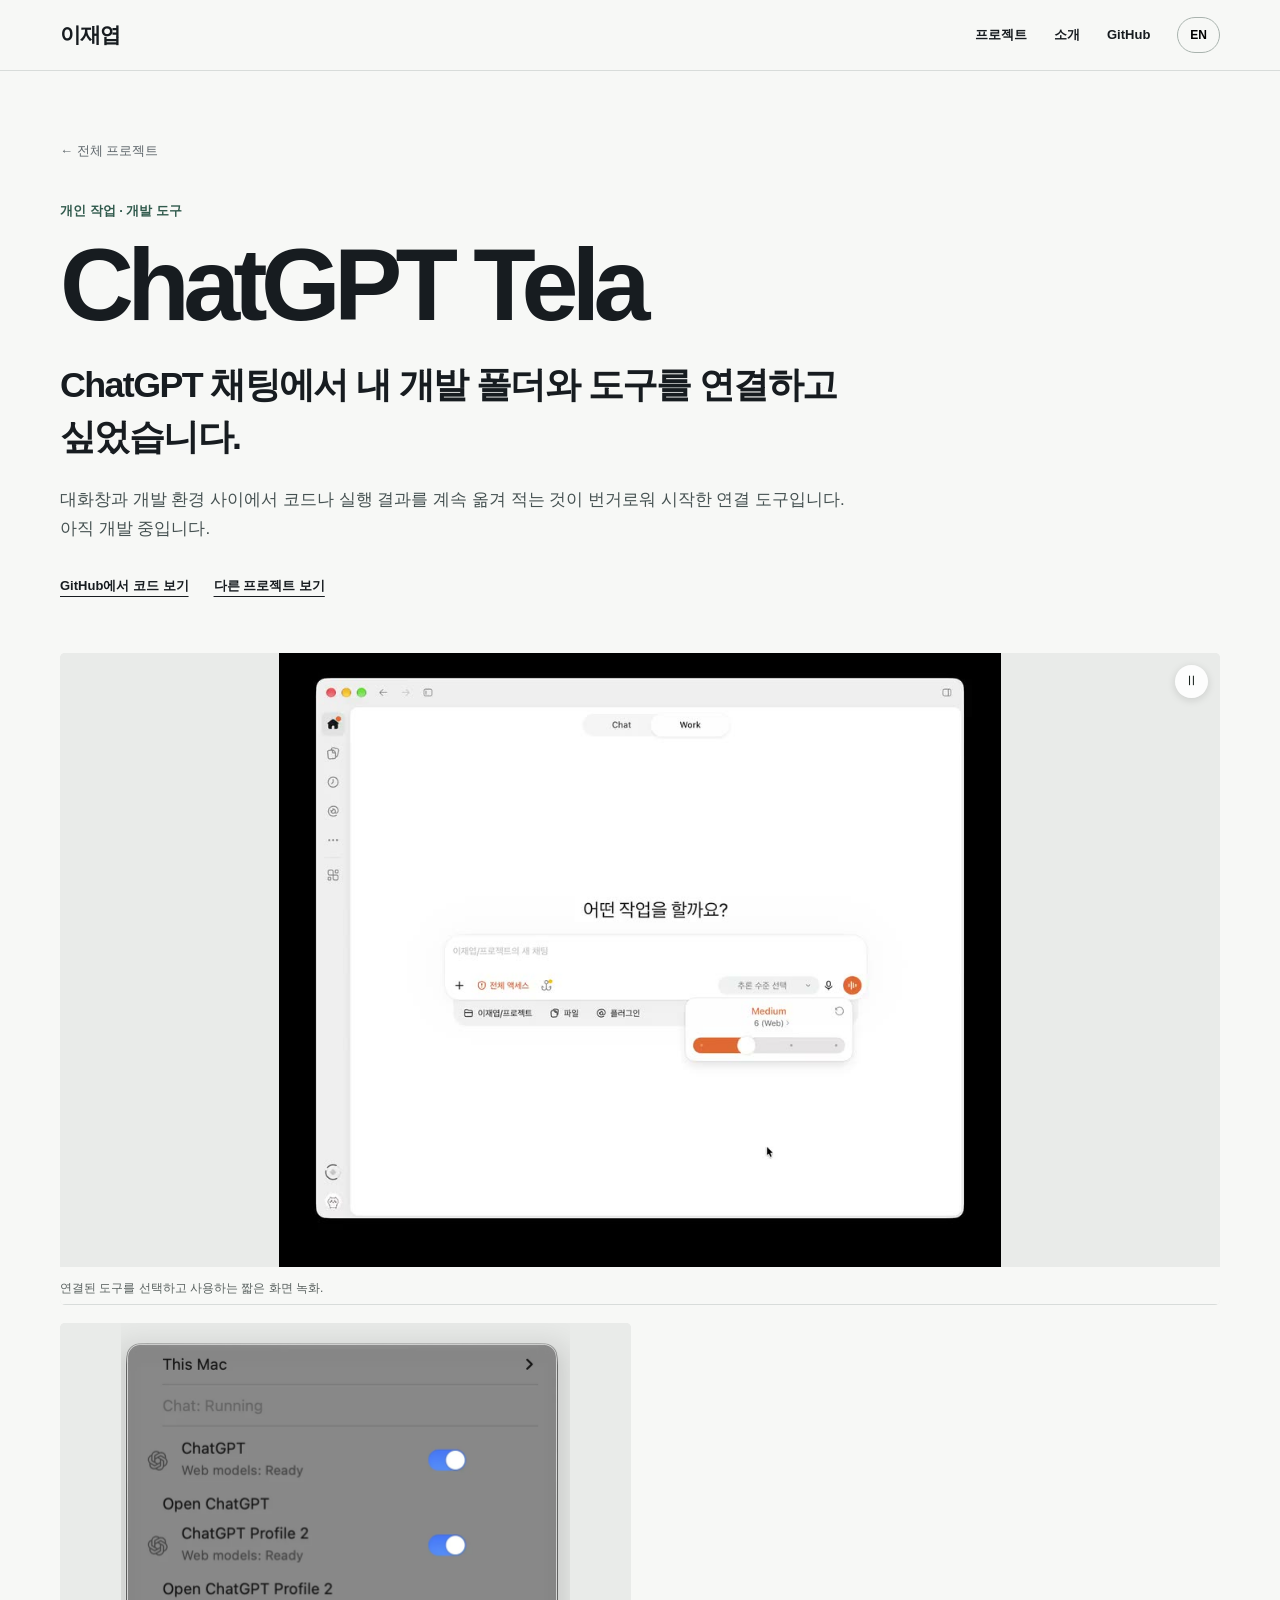
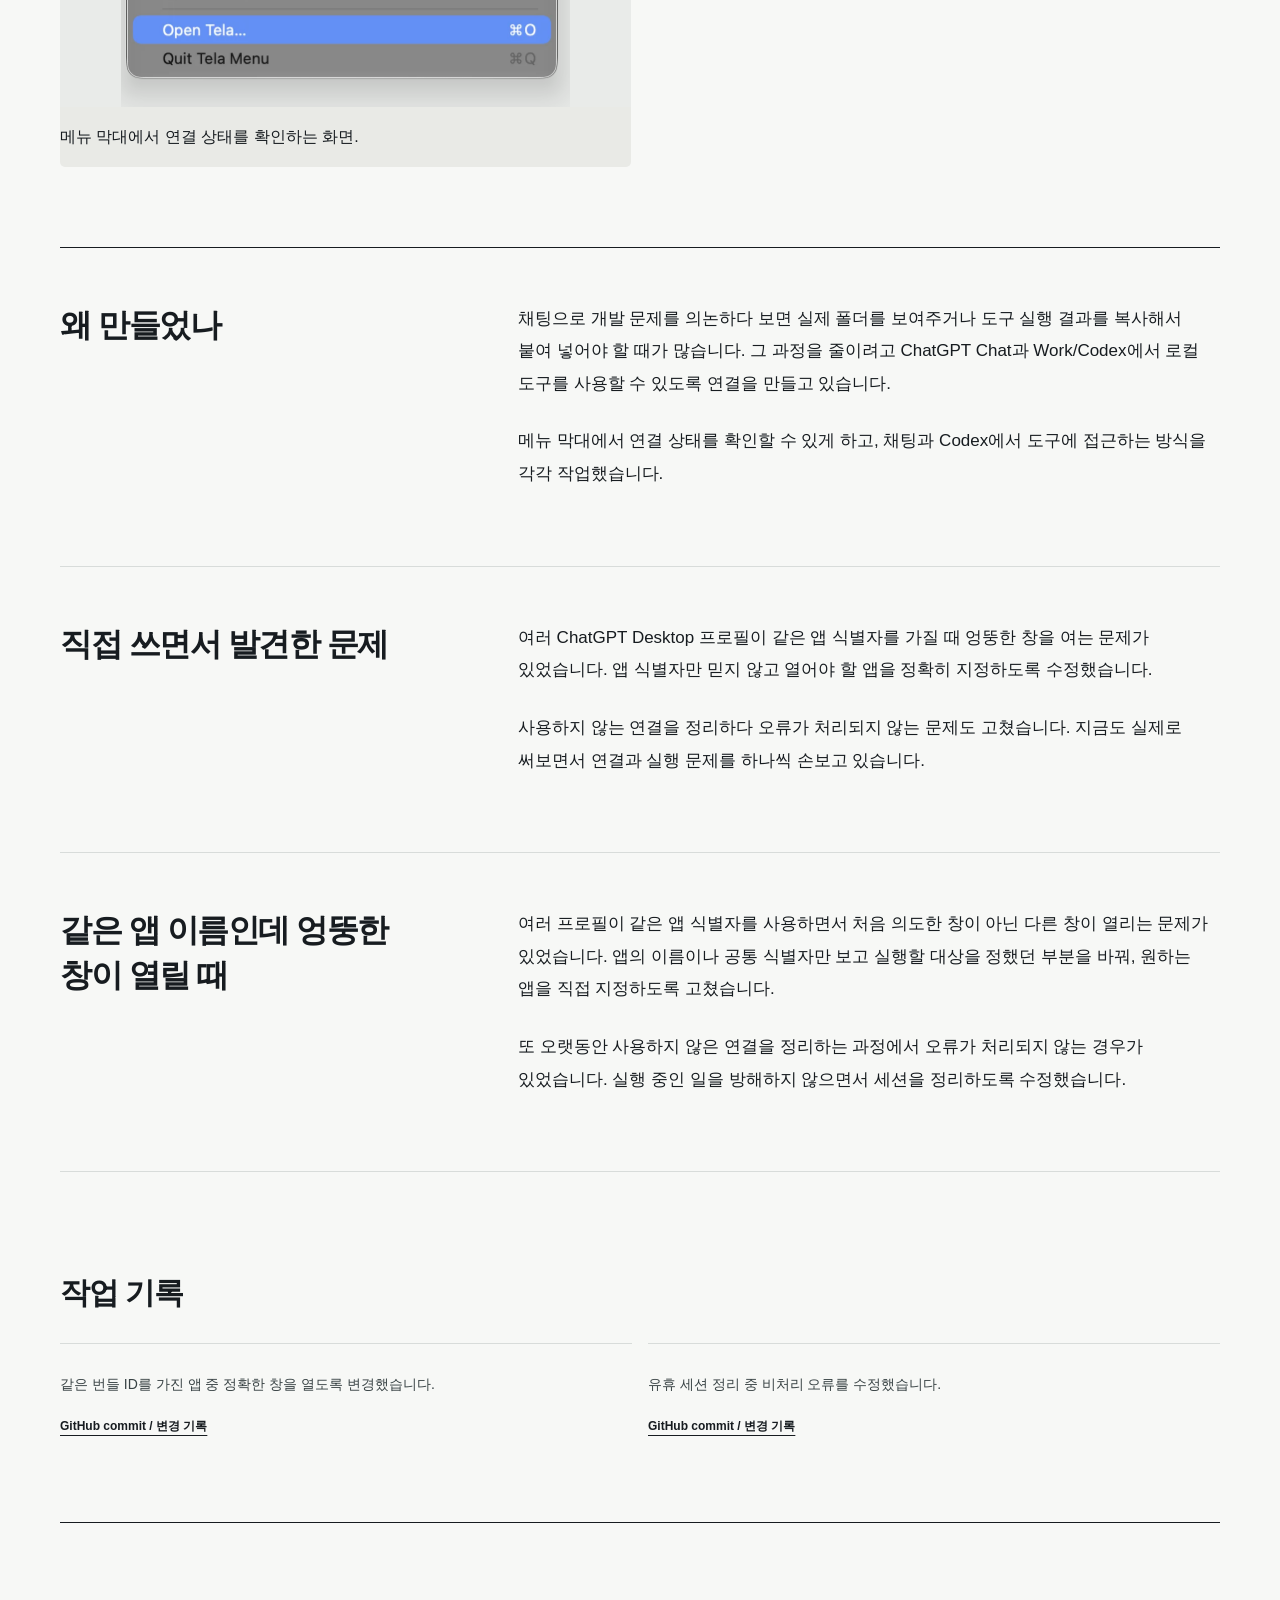
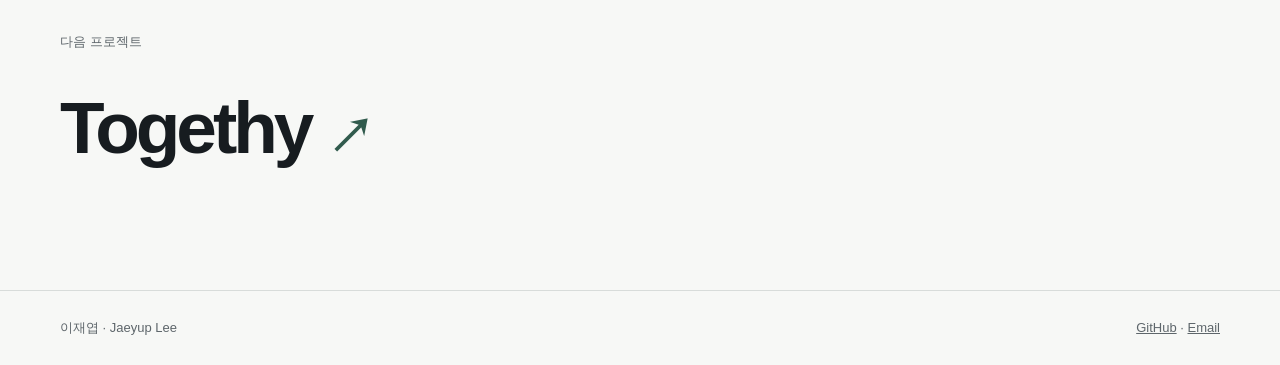
==== commit 015c398b: "Rebuild media-led portfolio with verified project stories" ====
--- a/projects/chatgpt-tela/index.html
+++ b/projects/chatgpt-tela/index.html
@@ -1,33 +1,12 @@
 <!doctype html>
-<html lang="en">
-<head><meta charset="utf-8"><meta name="viewport" content="width=device-width,initial-scale=1">
-<meta name="description" content="A bridge between local development tools, native ChatGPT, and web-based model turns.">
-<meta name="theme-color" content="#fdfdfb">
-<title>ChatGPT Tela — Jaeyup Lee</title>
-<link rel="canonical" href="https://ljy0317.github.io/projects/chatgpt-tela/">
-<link rel="icon" href="/favicon.svg" type="image/svg+xml">
-<link rel="stylesheet" href="/assets/css/base.css">
-<link rel="stylesheet" href="/assets/css/showcase.css">
-<script src="/assets/js/main.js" defer></script><script src="/assets/js/showcase.js" defer></script></head>
-<body class="studio detail-page" data-page="chatgpt-tela">
-<a href="#main" class="skip-link">Skip to content</a>
-<header class="site-header studio-header" data-header><div class="container header-inner">
-<a class="site-name" href="/">Jaeyup Lee<span class="brand-point">.</span></a>
-<button class="nav-toggle" type="button" aria-expanded="false" aria-controls="primary-nav" data-nav-toggle><span class="sr-only" data-nav-toggle-label>Open navigation</span><span></span><span></span></button>
-<nav class="primary-nav" id="primary-nav" data-nav><a href="/#work" data-i18n="nav.work">Work</a><a href="/#about" data-i18n="nav.about">About</a><a href="https://github.com/LJY0317" target="_blank" rel="noreferrer">GitHub ↗</a><a href="mailto:leejaeyup0317@gmail.com" data-i18n="nav.contact">Contact</a></nav></div></header>
-<main id="main" class="detail-main"><div class="container">
-<a class="detail-back" href="/#work" data-i18n="showcase.detail.back">← All projects</a>
-<section class="detail-head"><div><span class="micro-label" data-i18n="detail.chatgpt-tela.kind">PERSONAL PROJECT / Developer tooling · pre-alpha</span><h1>ChatGPT Tela</h1><p class="detail-subtitle" data-i18n="detail.chatgpt-tela.subtitle">Connect ChatGPT to local development tools.</p></div><a data-i18n="showcase.detail.repo" class="detail-repo" href="https://github.com/LJY0317/ChatGPT-Tela" target="_blank" rel="noreferrer">View code ↗</a></section>
-<div class="detail-intro"><p data-i18n="detail.chatgpt-tela.desc">Tela connects ChatGPT Chat and Work/Codex to local workspaces on macOS.</p><ul><li data-i18n="detail.chatgpt-tela.bullet1">Access approved local folders and tools from Chat.</li><li data-i18n="detail.chatgpt-tela.bullet2">Call local tools through Work/Codex.</li><li data-i18n="detail.chatgpt-tela.bullet3">Check connection status from the menu bar.</li></ul></div>
-<section class="detail-story">
-<div class="detail-story-heading"><p class="micro-label" data-i18n="detail.chatgpt-tela.story.kicker">IN CONTEXT</p><h2 data-i18n="detail.chatgpt-tela.story.title">Why connect ChatGPT to a Mac?</h2></div>
-<div class="detail-story-body">
-<p data-i18n="detail.chatgpt-tela.story.p1">A chat window cannot simply see the files and tools on your Mac. Moving code, commands, and tool results back and forth by hand breaks the flow. Tela runs a local connection on the Mac so that ChatGPT can use selected development workspaces and tools.</p>
-<p data-i18n="detail.chatgpt-tela.story.p2">The menu bar shows the connection state, while Chat and Work/Codex use their respective tool paths to reach the local workspace. It is still a pre-alpha project: the screenshots show the current connection flow, not a finished commercial product.</p>
-</div></section>
-<section class="detail-evidence"><div class="section-bar"><div><h2 data-i18n="showcase.detail.visualsTitle">Screenshots &amp; demos</h2></div></div>
-<div class="detail-gallery"><figure class="detail-gallery-item"><img loading="lazy" src="/assets/media/tela-control.webp" alt="Tela macOS connection control center" data-i18n-alt="detail.chatgpt-tela.media1"><figcaption data-i18n="detail.chatgpt-tela.media1">Tela macOS connection control center</figcaption></figure><figure class="detail-gallery-item media-video"><div class="detail-video-wrap"><video data-loop-video muted autoplay loop playsinline preload="none" poster="/assets/media/tela-control.webp" aria-label="Model selection inside the connected ChatGPT interface" data-i18n-aria-label="detail.chatgpt-tela.media2"><source src="/assets/media/tela-model-loop.mp4" type="video/mp4"></video><button type="button" class="motion-toggle" data-motion-toggle aria-label="Pause animation">Ⅱ</button></div><figcaption data-i18n="detail.chatgpt-tela.media2">Model selection inside the connected ChatGPT interface</figcaption></figure></div>
-<p class="detail-note" data-i18n="detail.chatgpt-tela.note">Pre-alpha. The README lists the features available now.</p></section>
-<div class="detail-next"><a href="/#work" data-i18n="showcase.detail.all">← See all projects</a><a href="https://github.com/LJY0317/ChatGPT-Tela" target="_blank" rel="noreferrer" data-i18n="showcase.detail.code">Code ↗</a></div>
-</div></main><footer class="site-footer studio-footer"><div class="container footer-inner"><span>© <span data-year></span> Jaeyup Lee</span><a href="/" data-i18n="showcase.footer.top">Back home ↑</a></div></footer>
-</body></html>
+<html lang="ko"><head><meta charset="utf-8"><meta name="viewport" content="width=device-width, initial-scale=1">
+<meta name="theme-color" content="#f7f8f6"><meta name="description" content="ChatGPT 채팅에서 내 개발 폴더와 도구를 연결하고 싶었습니다.">
+<link rel="canonical" href="https://ljy0317.github.io/projects/chatgpt-tela/"><link rel="icon" href="/favicon.svg" type="image/svg+xml">
+<link rel="stylesheet" href="/assets/css/site.css"><script src="/assets/js/site.js" defer></script>
+<title>ChatGPT Tela | 이재엽</title></head><body><a class="skip" href="#main">본문으로 이동</a>
+<header class="site-header"><div class="wrap header-wrap"><a href="/" class="brand">이재엽</a><nav class="site-nav" aria-label="Main navigation"><a href="/#projects" data-ko="프로젝트" data-en="Projects">프로젝트</a><a href="/#about" data-ko="소개" data-en="About">소개</a><a href="https://github.com/LJY0317" target="_blank" rel="noreferrer">GitHub</a><button class="language" type="button" data-lang-toggle aria-label="Switch language">EN</button></nav></div></header>
+<main id="main"><section class="wrap detail-head"><a href="/#projects" class="back" data-ko="전체 프로젝트" data-en="All projects">전체 프로젝트</a><p class="project-kind" data-ko="개인 작업 · 개발 도구" data-en="Personal · Developer tooling">개인 작업 · 개발 도구</p>
+<h1>ChatGPT Tela</h1><p class="detail-lead" data-ko="ChatGPT 채팅에서 내 개발 폴더와 도구를 연결하고 싶었습니다." data-en="Connecting ChatGPT to local development folders and tools.">ChatGPT 채팅에서 내 개발 폴더와 도구를 연결하고 싶었습니다.</p>
+<p class="detail-summary" data-ko="대화창과 개발 환경 사이에서 코드나 실행 결과를 계속 옮겨 적는 것이 번거로워 시작한 연결 도구입니다. 아직 개발 중입니다." data-en="A local bridge between ChatGPT and developer tools, built to reduce manual copying of files and command results. Work in progress.">대화창과 개발 환경 사이에서 코드나 실행 결과를 계속 옮겨 적는 것이 번거로워 시작한 연결 도구입니다. 아직 개발 중입니다.</p>
+<div class="detail-links"><a href="https://github.com/LJY0317/ChatGPT-Tela" target="_blank" rel="noreferrer" data-ko="GitHub에서 코드 보기" data-en="View source on GitHub">GitHub에서 코드 보기</a><a href="/#projects" data-ko="다른 프로젝트 보기" data-en="More projects">다른 프로젝트 보기</a></div></section><section class="wrap detail-gallery"><div class="gallery-grid"><figure class="shot video-shot wide"><video data-loop-video muted playsinline loop preload="none" poster="/assets/media/tela-model.jpg" aria-label="연결된 도구를 선택하고 사용하는 짧은 화면 녹화."><source src="/assets/media/tela-model-loop.mp4" type="video/mp4"></video><button type="button" class="motion-toggle" data-motion-toggle aria-label="영상 일시 정지">Ⅱ</button><figcaption class="" data-ko="연결된 도구를 선택하고 사용하는 짧은 화면 녹화." data-en="Selecting and using a connected tool.">연결된 도구를 선택하고 사용하는 짧은 화면 녹화.</figcaption></figure><figure class="shot "><img loading="lazy" decoding="async" src="/assets/media/tela-control.webp" alt="Tela 메뉴 막대 컨트롤" width="900" height="770"><p class="" data-ko="메뉴 막대에서 연결 상태를 확인하는 화면." data-en="Menu-bar control and connection status.">메뉴 막대에서 연결 상태를 확인하는 화면.</p></figure></div></section><section class="wrap story-list"><section class="story-block"><div class="story-lead"><h2 class="" data-ko="왜 만들었나" data-en="Why I started">왜 만들었나</h2></div><div class="story-text"><p class="" data-ko="채팅으로 개발 문제를 의논하다 보면 실제 폴더를 보여주거나 도구 실행 결과를 복사해서 붙여 넣어야 할 때가 많습니다. 그 과정을 줄이려고 ChatGPT Chat과 Work/Codex에서 로컬 도구를 사용할 수 있도록 연결을 만들고 있습니다." data-en="While working through code problems in ChatGPT, I kept copying files and command output back and forth. I began building a bridge to local workspaces and tools for Chat and Work/Codex.">채팅으로 개발 문제를 의논하다 보면 실제 폴더를 보여주거나 도구 실행 결과를 복사해서 붙여 넣어야 할 때가 많습니다. 그 과정을 줄이려고 ChatGPT Chat과 Work/Codex에서 로컬 도구를 사용할 수 있도록 연결을 만들고 있습니다.</p><p class="" data-ko="메뉴 막대에서 연결 상태를 확인할 수 있게 하고, 채팅과 Codex에서 도구에 접근하는 방식을 각각 작업했습니다." data-en="A menu-bar control shows connection state. Chat and Codex have their own paths to the local tools.">메뉴 막대에서 연결 상태를 확인할 수 있게 하고, 채팅과 Codex에서 도구에 접근하는 방식을 각각 작업했습니다.</p></div></section><section class="story-block"><div class="story-lead"><h2 class="" data-ko="직접 쓰면서 발견한 문제" data-en="What I ran into">직접 쓰면서 발견한 문제</h2></div><div class="story-text"><p class="" data-ko="여러 ChatGPT Desktop 프로필이 같은 앱 식별자를 가질 때 엉뚱한 창을 여는 문제가 있었습니다. 앱 식별자만 믿지 않고 열어야 할 앱을 정확히 지정하도록 수정했습니다." data-en="Profile clones can share a bundle identifier, which made opening the intended Desktop app tricky. I changed the launch logic to target the exact app.">여러 ChatGPT Desktop 프로필이 같은 앱 식별자를 가질 때 엉뚱한 창을 여는 문제가 있었습니다. 앱 식별자만 믿지 않고 열어야 할 앱을 정확히 지정하도록 수정했습니다.</p><p class="" data-ko="사용하지 않는 연결을 정리하다 오류가 처리되지 않는 문제도 고쳤습니다. 지금도 실제로 써보면서 연결과 실행 문제를 하나씩 손보고 있습니다." data-en="I also fixed an unhandled error during idle session cleanup. I am still testing the tool through actual use.">사용하지 않는 연결을 정리하다 오류가 처리되지 않는 문제도 고쳤습니다. 지금도 실제로 써보면서 연결과 실행 문제를 하나씩 손보고 있습니다.</p></div></section><section class="story-block"><div class="story-lead"><h2 class="" data-ko="같은 앱 이름인데 엉뚱한 창이 열릴 때" data-en="When a profile clone opens the wrong app">같은 앱 이름인데 엉뚱한 창이 열릴 때</h2></div><div class="story-text"><p class="" data-ko="여러 프로필이 같은 앱 식별자를 사용하면서 처음 의도한 창이 아닌 다른 창이 열리는 문제가 있었습니다. 앱의 이름이나 공통 식별자만 보고 실행할 대상을 정했던 부분을 바꿔, 원하는 앱을 직접 지정하도록 고쳤습니다." data-en="Multiple profile clones shared an app identifier. I changed launch handling to target the exact app instead of relying on the shared identifier.">여러 프로필이 같은 앱 식별자를 사용하면서 처음 의도한 창이 아닌 다른 창이 열리는 문제가 있었습니다. 앱의 이름이나 공통 식별자만 보고 실행할 대상을 정했던 부분을 바꿔, 원하는 앱을 직접 지정하도록 고쳤습니다.</p><p class="" data-ko="또 오랫동안 사용하지 않은 연결을 정리하는 과정에서 오류가 처리되지 않는 경우가 있었습니다. 실행 중인 일을 방해하지 않으면서 세션을 정리하도록 수정했습니다." data-en="I also fixed an error during idle-session cleanup. These were issues I encountered while using the tool in daily work.">또 오랫동안 사용하지 않은 연결을 정리하는 과정에서 오류가 처리되지 않는 경우가 있었습니다. 실행 중인 일을 방해하지 않으면서 세션을 정리하도록 수정했습니다.</p></div></section></section><section class="wrap evidence-section"><h2 class="" data-ko="작업 기록" data-en="Changes in code">작업 기록</h2><div class="traces"><div class="trace"><p class="" data-ko="같은 번들 ID를 가진 앱 중 정확한 창을 열도록 변경했습니다." data-en="Updated launching when profile clones share a bundle ID.">같은 번들 ID를 가진 앱 중 정확한 창을 열도록 변경했습니다.</p><a href="https://github.com/LJY0317/ChatGPT-Tela/commit/6dc1d860590877b6ddafa2f5e764ba0b1a0954e5" target="_blank" rel="noreferrer" class="evidence-link">GitHub commit / 변경 기록</a></div><div class="trace"><p class="" data-ko="유휴 세션 정리 중 비처리 오류를 수정했습니다." data-en="Handled an idle-session cleanup error.">유휴 세션 정리 중 비처리 오류를 수정했습니다.</p><a href="https://github.com/LJY0317/ChatGPT-Tela/commit/d5aa37696dd03276637648923ff6d542bc1c82b1" target="_blank" rel="noreferrer" class="evidence-link">GitHub commit / 변경 기록</a></div></div></section><section class="wrap next-project"><p class="" data-ko="다음 프로젝트" data-en="Next project">다음 프로젝트</p><a href="/projects/study-platform/">Togethy <span aria-hidden="true">↗</span></a></section></main><footer class="site-footer"><div class="wrap footer-wrap"><span>이재엽 · Jaeyup Lee</span><span><a href="https://github.com/LJY0317">GitHub</a> · <a href="mailto:leejaeyup0317@gmail.com">Email</a></span></div></footer>
+</body></html>
--- a/assets/css/site.css
+++ b/assets/css/site.css
@@ -0,0 +1,36 @@
+:root{--bg:#f7f8f6;--paper:#fff;--ink:#171c20;--muted:#5e666b;--line:#d8dcda;--accent:#315b4d;--max:1160px;--radius:5px}
+*{box-sizing:border-box}html{scroll-behavior:smooth}body{margin:0;background:var(--bg);color:var(--ink);font-family:-apple-system,BlinkMacSystemFont,"Apple SD Gothic Neo","Noto Sans KR","Segoe UI",sans-serif;font-size:16px;line-height:1.7;-webkit-font-smoothing:antialiased}a{color:inherit}img,video{display:block;max-width:100%}button{font:inherit}::selection{background:#cce9d8}
+.wrap{width:min(var(--max),calc(100% - 64px));margin-inline:auto}.skip{position:absolute;left:-9999px;top:8px;background:#fff;padding:10px;z-index:30}.skip:focus{left:10px}
+.site-header{background:rgba(247,248,246,.94);position:sticky;top:0;z-index:20;border-bottom:1px solid var(--line);backdrop-filter:blur(14px)}.header-wrap{min-height:70px;display:flex;align-items:center;justify-content:space-between;gap:22px}.brand{font-size:21px;font-weight:760;text-decoration:none;letter-spacing:-.045em}.site-nav{display:flex;align-items:center;gap:27px}.site-nav a{text-decoration:none;font-size:13px;font-weight:600}.site-nav a:hover,.tile-name a:hover{color:var(--accent)}.language{border:1px solid #a9b3ae;background:transparent;padding:7px 12px;border-radius:999px;cursor:pointer;font-size:12px;font-weight:700}a:focus-visible,button:focus-visible{outline:3px solid #3376d0;outline-offset:4px}
+.home-hero{display:grid;grid-template-columns:.85fr 1.15fr;align-items:center;gap:7%;min-height:min(760px,84vh);padding-top:66px;padding-bottom:82px}.hello{color:var(--accent);font-size:13px;letter-spacing:.02em;font-weight:720;margin:0 0 30px}.hero-text h1{font-size:clamp(34px,3.5vw,55px);letter-spacing:-.055em;line-height:1.3;word-break:keep-all;margin:0 0 30px;font-weight:740}.hero-intro{font-size:17px;max-width:530px;word-break:keep-all;color:#4b5557}.hero-actions{display:flex;gap:22px;margin-top:31px;font-size:14px;font-weight:700}.hero-actions a{text-underline-offset:6px}.hero-media .shot{margin:0}.hero-media video{aspect-ratio:1.18;object-fit:cover}
+.shot{margin:0;position:relative;background:#e9eae6;border-radius:var(--radius);overflow:hidden}.shot img,.shot video{width:100%;object-fit:cover;object-position:center}.shot figcaption{font-size:12px;background:#fff;padding:10px 13px;color:#59615f;line-height:1.45}.video-shot video{background:#e5e8e4;min-height:100px}.motion-toggle{position:absolute;right:12px;top:12px;background:rgba(255,255,255,.9);color:#19231e;border:0;border-radius:50%;width:33px;height:33px;font-size:13px;cursor:pointer;box-shadow:0 2px 9px #0002}
+.projects{padding:55px 0 110px}.section-heading{display:flex;align-items:baseline;justify-content:space-between;gap:30px;border-bottom:1px solid var(--ink);padding-bottom:22px;margin-bottom:35px}.section-heading h2{font-size:35px;letter-spacing:-.045em;margin:0}.section-heading p{font-size:13px;color:var(--muted);margin:0;max-width:450px}
+.project-grid{display:grid;grid-template-columns:repeat(3,minmax(0,1fr));gap:55px 22px}.project-tile.large-tile{grid-column:span 2}.tile-image{height:260px;overflow:hidden;background:#e9eeeb;border-radius:var(--radius)}.large-tile .tile-image{height:350px}.tile-image img,.tile-image video{width:100%;height:100%;object-fit:cover;transition:transform .45s ease}.tile-image .shot{height:100%;border:0}.tile-image .shot figcaption,.tile-image .motion-toggle{display:none}.tile-image:hover img,.tile-image:hover video{transform:scale(1.025)}.tile-copy{padding:14px 0}.tile-name{font-size:22px;font-weight:740;letter-spacing:-.035em}.tile-name a{text-decoration:none}.tile-kind{font-size:12px;color:var(--accent);font-weight:680;margin:4px 0 8px}.tile-summary{color:var(--muted);font-size:14px;word-break:keep-all;line-height:1.65;margin:0;max-width:550px}
+.about-band{background:#e9eeeb;padding:96px 0 108px}.about-layout{display:grid;grid-template-columns:.72fr 1fr;gap:10%}.about-layout h2{font-size:clamp(31px,3.2vw,49px);letter-spacing:-.05em;line-height:1.3;margin:0}.about-layout p{font-size:17px;line-height:1.95;max-width:680px;word-break:keep-all;margin:0 0 22px}
+.detail-head{padding:65px 0 55px}.back{font-size:13px;color:var(--muted);text-underline-offset:5px;text-decoration:none}.back:before{content:'← ';}.project-kind{font-size:13px;color:var(--accent);font-weight:700;margin:37px 0 10px}.detail-head h1{font-size:clamp(50px,8vw,112px);line-height:1.03;letter-spacing:-.065em;margin:0 0 22px}.detail-lead{font-size:clamp(22px,2.8vw,38px);font-weight:660;letter-spacing:-.045em;line-height:1.45;max-width:930px;word-break:keep-all;margin:0 0 22px}.detail-summary{max-width:790px;color:#465252;font-size:17px;word-break:keep-all}.detail-links{display:flex;gap:25px;margin-top:32px;font-size:13px;font-weight:700}.detail-links a{text-underline-offset:6px}
+.detail-gallery{margin-bottom:80px}.gallery-grid{display:grid;grid-template-columns:1fr 1fr;gap:18px}.gallery-grid>.wide{grid-column:span 2}.gallery-grid>.shot img,.gallery-grid>.shot video{height:clamp(200px,30vw,410px);object-fit:contain;background:#e9ebe9}.gallery-grid>.wide img,.gallery-grid>.wide video{height:clamp(300px,48vw,650px);object-fit:contain;background:#e9ebe9}.gallery-grid figcaption{background:var(--bg);border-bottom:1px solid var(--line);padding:13px 0 7px}
+.story-list{border-top:1px solid var(--ink);margin-top:70px}.story-block{display:grid;grid-template-columns:.52fr 1fr;gap:8%;padding:55px 0 75px;border-bottom:1px solid var(--line)}.story-lead h2{font-size:clamp(24px,2.5vw,35px);line-height:1.4;letter-spacing:-.045em;word-break:keep-all;margin:0}.story-text p{font-size:17px;line-height:1.92;word-break:keep-all;margin:0 0 25px;max-width:760px}.story-text p:last-child{margin-bottom:0}
+.evidence-section{padding:70px 0}.evidence-section h2{font-size:30px;letter-spacing:-.04em}.traces{display:grid;grid-template-columns:repeat(2,minmax(0,1fr));gap:16px}.trace{border-top:1px solid var(--line);padding:14px 0}.trace p{font-size:14px;line-height:1.75;color:#394345}.evidence-link{font-size:12px;font-weight:730;text-underline-offset:5px}
+.next-project{padding:95px 0 100px;border-top:1px solid var(--ink)}.next-project p{color:var(--muted);font-size:13px}.next-project a{display:inline-block;text-decoration:none;font-size:clamp(37px,6vw,73px);font-weight:760;letter-spacing:-.055em}.next-project span{font-size:.65em;color:var(--accent)}
+.site-footer{border-top:1px solid var(--line);padding:26px 0}.footer-wrap{display:flex;justify-content:space-between;gap:20px;font-size:13px;color:var(--muted)}
+@media(max-width:960px){.home-hero{grid-template-columns:1fr;gap:38px;min-height:0}.hero-media video{aspect-ratio:16/10}.project-grid{grid-template-columns:1fr 1fr}.project-tile.large-tile{grid-column:span 1}.large-tile .tile-image,.tile-image{height:280px}.story-block{grid-template-columns:1fr 1.3fr;gap:6%}}
+@media(max-width:650px){.wrap{width:min(100% - 32px,var(--max))}.header-wrap{min-height:61px}.site-nav{gap:13px}.site-nav a{font-size:12px}.site-nav a:nth-child(2){display:none}.brand{font-size:18px}.home-hero{padding-top:47px;padding-bottom:58px}.hello{margin-bottom:20px}.hero-text h1{font-size:34px;margin-bottom:18px}.hero-intro{font-size:15px}.hero-media video{aspect-ratio:1.1}.section-heading{display:block}.section-heading h2{font-size:31px}.section-heading p{margin-top:9px}.project-grid{grid-template-columns:1fr;gap:28px}.project-tile.large-tile{grid-column:auto}.large-tile .tile-image,.tile-image{height:240px}.projects{padding-top:20px;padding-bottom:70px}.about-band{padding:65px 0}.about-layout{grid-template-columns:1fr;gap:25px}.about-layout h2{font-size:32px}.about-layout p{font-size:15px}.detail-head{padding-top:46px}.detail-head h1{font-size:51px}.detail-lead{font-size:25px}.detail-summary{font-size:15px}.detail-gallery{margin-bottom:35px}.gallery-grid{grid-template-columns:1fr;gap:15px}.gallery-grid>.wide{grid-column:auto}.gallery-grid>.shot img,.gallery-grid>.shot video,.gallery-grid>.wide img,.gallery-grid>.wide video{height:auto;max-height:420px;aspect-ratio:4/3;object-fit:contain}.story-list{margin-top:30px}.story-block{display:block;padding:35px 0 43px}.story-lead h2{font-size:25px;margin-bottom:21px}.story-text p{font-size:15px;line-height:1.85}.traces{grid-template-columns:1fr}.next-project{padding:55px 0}.footer-wrap{flex-wrap:wrap}}
+@media(prefers-reduced-motion:reduce){html{scroll-behavior:auto}.tile-image img,.tile-image video{transition:none}}
+/* Small screens: grid contents must not enlarge the viewport. */
+.home-hero > *, .project-grid > *, .gallery-grid > *, .story-block > * { min-width:0; }
+@media (max-width:650px) {
+ .wrap { width:calc(100% - 32px); }
+ .home-hero { grid-template-columns:minmax(0,1fr); }
+ .hero-text h1 { overflow-wrap:break-word; }
+ .hero-media, .hero-media .shot, .hero-media video { width:100%;min-width:0; }
+ .site-nav { gap:10px; }
+ .site-nav a { font-size:11px; }
+ .site-nav a:first-child { display:none; }
+}
+/* Small practical interface adjustments */
+section[id], h1[id], h2[id] {scroll-margin-top:88px}
+a, button {touch-action:manipulation}
+.project-tile img, .project-tile video {width:100%}
+.detail-head h1, .section-heading h2 {text-wrap:balance}
+.story-text {max-width:750px}
+@media (prefers-reduced-motion:reduce) { .tile-image img,.tile-image video {transition:none!important;} }
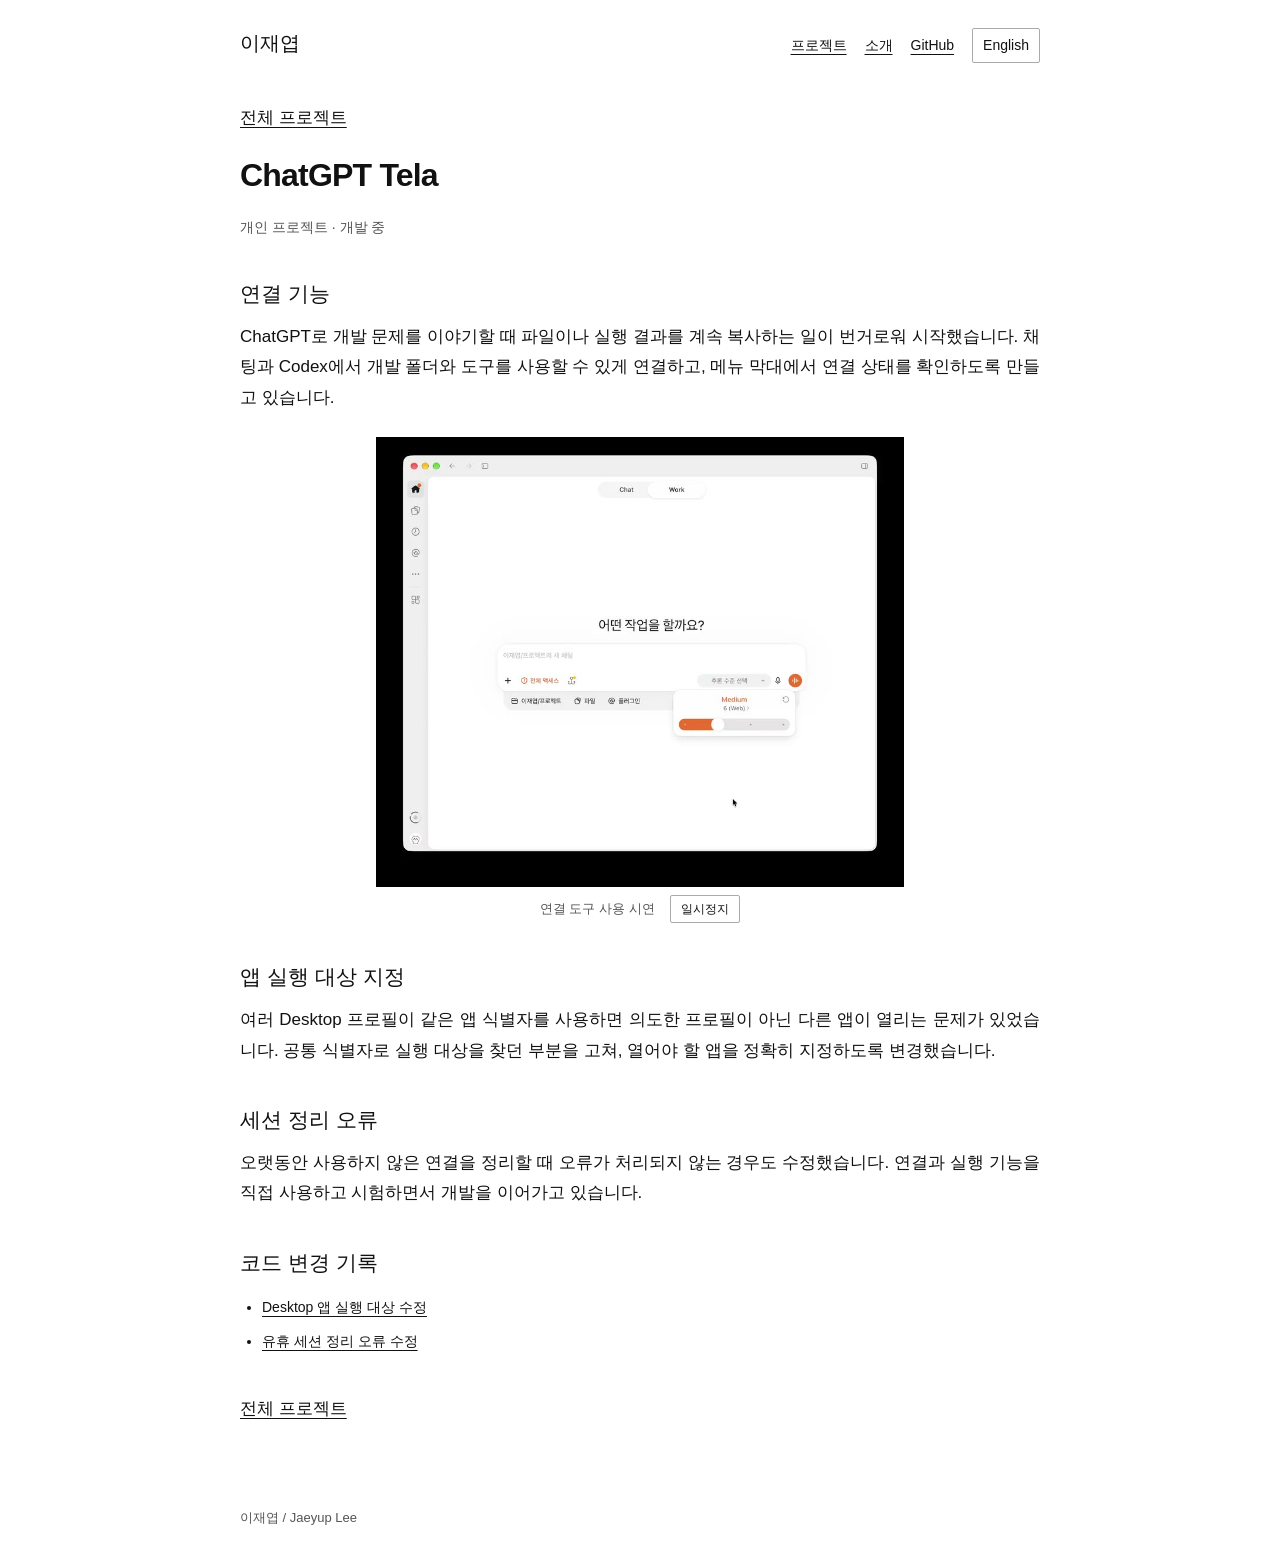
==== commit ad90fc85: "Simplify portfolio into white single-column documents with direct project descriptions" ====
--- a/projects/chatgpt-tela/index.html
+++ b/projects/chatgpt-tela/index.html
@@ -1,12 +1,4 @@
 <!doctype html>
-<html lang="ko"><head><meta charset="utf-8"><meta name="viewport" content="width=device-width, initial-scale=1">
-<meta name="theme-color" content="#f7f8f6"><meta name="description" content="ChatGPT 채팅에서 내 개발 폴더와 도구를 연결하고 싶었습니다.">
-<link rel="canonical" href="https://ljy0317.github.io/projects/chatgpt-tela/"><link rel="icon" href="/favicon.svg" type="image/svg+xml">
-<link rel="stylesheet" href="/assets/css/site.css"><script src="/assets/js/site.js" defer></script>
-<title>ChatGPT Tela | 이재엽</title></head><body><a class="skip" href="#main">본문으로 이동</a>
-<header class="site-header"><div class="wrap header-wrap"><a href="/" class="brand">이재엽</a><nav class="site-nav" aria-label="Main navigation"><a href="/#projects" data-ko="프로젝트" data-en="Projects">프로젝트</a><a href="/#about" data-ko="소개" data-en="About">소개</a><a href="https://github.com/LJY0317" target="_blank" rel="noreferrer">GitHub</a><button class="language" type="button" data-lang-toggle aria-label="Switch language">EN</button></nav></div></header>
-<main id="main"><section class="wrap detail-head"><a href="/#projects" class="back" data-ko="전체 프로젝트" data-en="All projects">전체 프로젝트</a><p class="project-kind" data-ko="개인 작업 · 개발 도구" data-en="Personal · Developer tooling">개인 작업 · 개발 도구</p>
-<h1>ChatGPT Tela</h1><p class="detail-lead" data-ko="ChatGPT 채팅에서 내 개발 폴더와 도구를 연결하고 싶었습니다." data-en="Connecting ChatGPT to local development folders and tools.">ChatGPT 채팅에서 내 개발 폴더와 도구를 연결하고 싶었습니다.</p>
-<p class="detail-summary" data-ko="대화창과 개발 환경 사이에서 코드나 실행 결과를 계속 옮겨 적는 것이 번거로워 시작한 연결 도구입니다. 아직 개발 중입니다." data-en="A local bridge between ChatGPT and developer tools, built to reduce manual copying of files and command results. Work in progress.">대화창과 개발 환경 사이에서 코드나 실행 결과를 계속 옮겨 적는 것이 번거로워 시작한 연결 도구입니다. 아직 개발 중입니다.</p>
-<div class="detail-links"><a href="https://github.com/LJY0317/ChatGPT-Tela" target="_blank" rel="noreferrer" data-ko="GitHub에서 코드 보기" data-en="View source on GitHub">GitHub에서 코드 보기</a><a href="/#projects" data-ko="다른 프로젝트 보기" data-en="More projects">다른 프로젝트 보기</a></div></section><section class="wrap detail-gallery"><div class="gallery-grid"><figure class="shot video-shot wide"><video data-loop-video muted playsinline loop preload="none" poster="/assets/media/tela-model.jpg" aria-label="연결된 도구를 선택하고 사용하는 짧은 화면 녹화."><source src="/assets/media/tela-model-loop.mp4" type="video/mp4"></video><button type="button" class="motion-toggle" data-motion-toggle aria-label="영상 일시 정지">Ⅱ</button><figcaption class="" data-ko="연결된 도구를 선택하고 사용하는 짧은 화면 녹화." data-en="Selecting and using a connected tool.">연결된 도구를 선택하고 사용하는 짧은 화면 녹화.</figcaption></figure><figure class="shot "><img loading="lazy" decoding="async" src="/assets/media/tela-control.webp" alt="Tela 메뉴 막대 컨트롤" width="900" height="770"><p class="" data-ko="메뉴 막대에서 연결 상태를 확인하는 화면." data-en="Menu-bar control and connection status.">메뉴 막대에서 연결 상태를 확인하는 화면.</p></figure></div></section><section class="wrap story-list"><section class="story-block"><div class="story-lead"><h2 class="" data-ko="왜 만들었나" data-en="Why I started">왜 만들었나</h2></div><div class="story-text"><p class="" data-ko="채팅으로 개발 문제를 의논하다 보면 실제 폴더를 보여주거나 도구 실행 결과를 복사해서 붙여 넣어야 할 때가 많습니다. 그 과정을 줄이려고 ChatGPT Chat과 Work/Codex에서 로컬 도구를 사용할 수 있도록 연결을 만들고 있습니다." data-en="While working through code problems in ChatGPT, I kept copying files and command output back and forth. I began building a bridge to local workspaces and tools for Chat and Work/Codex.">채팅으로 개발 문제를 의논하다 보면 실제 폴더를 보여주거나 도구 실행 결과를 복사해서 붙여 넣어야 할 때가 많습니다. 그 과정을 줄이려고 ChatGPT Chat과 Work/Codex에서 로컬 도구를 사용할 수 있도록 연결을 만들고 있습니다.</p><p class="" data-ko="메뉴 막대에서 연결 상태를 확인할 수 있게 하고, 채팅과 Codex에서 도구에 접근하는 방식을 각각 작업했습니다." data-en="A menu-bar control shows connection state. Chat and Codex have their own paths to the local tools.">메뉴 막대에서 연결 상태를 확인할 수 있게 하고, 채팅과 Codex에서 도구에 접근하는 방식을 각각 작업했습니다.</p></div></section><section class="story-block"><div class="story-lead"><h2 class="" data-ko="직접 쓰면서 발견한 문제" data-en="What I ran into">직접 쓰면서 발견한 문제</h2></div><div class="story-text"><p class="" data-ko="여러 ChatGPT Desktop 프로필이 같은 앱 식별자를 가질 때 엉뚱한 창을 여는 문제가 있었습니다. 앱 식별자만 믿지 않고 열어야 할 앱을 정확히 지정하도록 수정했습니다." data-en="Profile clones can share a bundle identifier, which made opening the intended Desktop app tricky. I changed the launch logic to target the exact app.">여러 ChatGPT Desktop 프로필이 같은 앱 식별자를 가질 때 엉뚱한 창을 여는 문제가 있었습니다. 앱 식별자만 믿지 않고 열어야 할 앱을 정확히 지정하도록 수정했습니다.</p><p class="" data-ko="사용하지 않는 연결을 정리하다 오류가 처리되지 않는 문제도 고쳤습니다. 지금도 실제로 써보면서 연결과 실행 문제를 하나씩 손보고 있습니다." data-en="I also fixed an unhandled error during idle session cleanup. I am still testing the tool through actual use.">사용하지 않는 연결을 정리하다 오류가 처리되지 않는 문제도 고쳤습니다. 지금도 실제로 써보면서 연결과 실행 문제를 하나씩 손보고 있습니다.</p></div></section><section class="story-block"><div class="story-lead"><h2 class="" data-ko="같은 앱 이름인데 엉뚱한 창이 열릴 때" data-en="When a profile clone opens the wrong app">같은 앱 이름인데 엉뚱한 창이 열릴 때</h2></div><div class="story-text"><p class="" data-ko="여러 프로필이 같은 앱 식별자를 사용하면서 처음 의도한 창이 아닌 다른 창이 열리는 문제가 있었습니다. 앱의 이름이나 공통 식별자만 보고 실행할 대상을 정했던 부분을 바꿔, 원하는 앱을 직접 지정하도록 고쳤습니다." data-en="Multiple profile clones shared an app identifier. I changed launch handling to target the exact app instead of relying on the shared identifier.">여러 프로필이 같은 앱 식별자를 사용하면서 처음 의도한 창이 아닌 다른 창이 열리는 문제가 있었습니다. 앱의 이름이나 공통 식별자만 보고 실행할 대상을 정했던 부분을 바꿔, 원하는 앱을 직접 지정하도록 고쳤습니다.</p><p class="" data-ko="또 오랫동안 사용하지 않은 연결을 정리하는 과정에서 오류가 처리되지 않는 경우가 있었습니다. 실행 중인 일을 방해하지 않으면서 세션을 정리하도록 수정했습니다." data-en="I also fixed an error during idle-session cleanup. These were issues I encountered while using the tool in daily work.">또 오랫동안 사용하지 않은 연결을 정리하는 과정에서 오류가 처리되지 않는 경우가 있었습니다. 실행 중인 일을 방해하지 않으면서 세션을 정리하도록 수정했습니다.</p></div></section></section><section class="wrap evidence-section"><h2 class="" data-ko="작업 기록" data-en="Changes in code">작업 기록</h2><div class="traces"><div class="trace"><p class="" data-ko="같은 번들 ID를 가진 앱 중 정확한 창을 열도록 변경했습니다." data-en="Updated launching when profile clones share a bundle ID.">같은 번들 ID를 가진 앱 중 정확한 창을 열도록 변경했습니다.</p><a href="https://github.com/LJY0317/ChatGPT-Tela/commit/6dc1d860590877b6ddafa2f5e764ba0b1a0954e5" target="_blank" rel="noreferrer" class="evidence-link">GitHub commit / 변경 기록</a></div><div class="trace"><p class="" data-ko="유휴 세션 정리 중 비처리 오류를 수정했습니다." data-en="Handled an idle-session cleanup error.">유휴 세션 정리 중 비처리 오류를 수정했습니다.</p><a href="https://github.com/LJY0317/ChatGPT-Tela/commit/d5aa37696dd03276637648923ff6d542bc1c82b1" target="_blank" rel="noreferrer" class="evidence-link">GitHub commit / 변경 기록</a></div></div></section><section class="wrap next-project"><p class="" data-ko="다음 프로젝트" data-en="Next project">다음 프로젝트</p><a href="/projects/study-platform/">Togethy <span aria-hidden="true">↗</span></a></section></main><footer class="site-footer"><div class="wrap footer-wrap"><span>이재엽 · Jaeyup Lee</span><span><a href="https://github.com/LJY0317">GitHub</a> · <a href="mailto:leejaeyup0317@gmail.com">Email</a></span></div></footer>
-</body></html>+<html lang="ko"><head><meta charset="utf-8"><meta name="viewport" content="width=device-width,initial-scale=1"><meta name="theme-color" content="#ffffff"><meta name="description" content="ChatGPT와 개발 폴더·도구를 연결하는 프로그램. 앱 실행 대상과 세션 정리 오류 수정."><title>ChatGPT Tela | 이재엽</title><link rel="canonical" href="https://ljy0317.github.io/projects/chatgpt-tela/"><link rel="icon" href="/favicon.svg"><link rel="stylesheet" href="/assets/css/site.css"><script src="/assets/js/site.js" defer></script></head>
+<body><a class="skip" href="#main"><span lang="ko">본문으로</span><span lang="en">Skip to content</span></a><header><a class="name" href="/">이재엽</a><nav aria-label="Navigation"><a href="/#projects"><span lang="ko">프로젝트</span><span lang="en">Projects</span></a><a href="/#about"><span lang="ko">소개</span><span lang="en">About</span></a><a href="https://github.com/LJY0317">GitHub</a><button type="button" data-lang-toggle>English</button></nav></header>
+<main id="main"><p><a href="/#projects"><span lang="ko">전체 프로젝트</span><span lang="en">All projects</span></a></p><h1>ChatGPT Tela</h1><p lang="ko" class="meta">개인 프로젝트 · 개발 중</p><p lang="en" class="meta">Personal project, in development</p><section><h2 lang="ko">연결 기능</h2><h2 lang="en">Local tool connections</h2><p lang="ko">ChatGPT로 개발 문제를 이야기할 때 파일이나 실행 결과를 계속 복사하는 일이 번거로워 시작했습니다. 채팅과 Codex에서 개발 폴더와 도구를 사용할 수 있게 연결하고, 메뉴 막대에서 연결 상태를 확인하도록 만들고 있습니다.</p><p lang="en">I started this project to reduce copying files and command output into ChatGPT. It connects Chat and Codex to development folders and tools, with a menu-bar connection status control.</p></section><figure class="video-shot"><video data-loop-video muted loop playsinline preload="none" poster="/assets/media/tela-model.jpg" aria-label="연결 도구 사용 시연"><source src="/assets/media/tela-model-loop.mp4" type="video/mp4"></video><figcaption><span lang="ko">연결 도구 사용 시연</span><span lang="en">Connected-tool demonstration</span> <button type="button" data-motion-toggle aria-label="Play video"><span lang="ko">재생</span><span lang="en">Play</span></button></figcaption></figure><section><h2 lang="ko">앱 실행 대상 지정</h2><h2 lang="en">Selecting the target app</h2><p lang="ko">여러 Desktop 프로필이 같은 앱 식별자를 사용하면 의도한 프로필이 아닌 다른 앱이 열리는 문제가 있었습니다. 공통 식별자로 실행 대상을 찾던 부분을 고쳐, 열어야 할 앱을 정확히 지정하도록 변경했습니다.</p><p lang="en">Several Desktop profiles could share an app identifier, causing the wrong app to open. I changed launching to specify the exact target app instead of relying on the shared identifier.</p></section><section><h2 lang="ko">세션 정리 오류</h2><h2 lang="en">Session cleanup</h2><p lang="ko">오랫동안 사용하지 않은 연결을 정리할 때 오류가 처리되지 않는 경우도 수정했습니다. 연결과 실행 기능을 직접 사용하고 시험하면서 개발을 이어가고 있습니다.</p><p lang="en">I also fixed an unhandled error when cleaning up idle sessions. The project remains in development and is tested through use of its connection and execution features.</p></section><section><h2 lang="ko">코드 변경 기록</h2><h2 lang="en">Code changes</h2><ul><li><a href="https://github.com/LJY0317/ChatGPT-Tela/commit/6dc1d860590877b6ddafa2f5e764ba0b1a0954e5">Desktop 앱 실행 대상 수정</a></li><li><a href="https://github.com/LJY0317/ChatGPT-Tela/commit/d5aa37696dd03276637648923ff6d542bc1c82b1">유휴 세션 정리 오류 수정</a></li></ul></section><p class="back"><a href="/#projects"><span lang="ko">전체 프로젝트</span><span lang="en">All projects</span></a></p></main><footer>이재엽 / Jaeyup Lee</footer></body></html>
--- a/assets/css/site.css
+++ b/assets/css/site.css
@@ -1,36 +1 @@
-:root{--bg:#f7f8f6;--paper:#fff;--ink:#171c20;--muted:#5e666b;--line:#d8dcda;--accent:#315b4d;--max:1160px;--radius:5px}
-*{box-sizing:border-box}html{scroll-behavior:smooth}body{margin:0;background:var(--bg);color:var(--ink);font-family:-apple-system,BlinkMacSystemFont,"Apple SD Gothic Neo","Noto Sans KR","Segoe UI",sans-serif;font-size:16px;line-height:1.7;-webkit-font-smoothing:antialiased}a{color:inherit}img,video{display:block;max-width:100%}button{font:inherit}::selection{background:#cce9d8}
-.wrap{width:min(var(--max),calc(100% - 64px));margin-inline:auto}.skip{position:absolute;left:-9999px;top:8px;background:#fff;padding:10px;z-index:30}.skip:focus{left:10px}
-.site-header{background:rgba(247,248,246,.94);position:sticky;top:0;z-index:20;border-bottom:1px solid var(--line);backdrop-filter:blur(14px)}.header-wrap{min-height:70px;display:flex;align-items:center;justify-content:space-between;gap:22px}.brand{font-size:21px;font-weight:760;text-decoration:none;letter-spacing:-.045em}.site-nav{display:flex;align-items:center;gap:27px}.site-nav a{text-decoration:none;font-size:13px;font-weight:600}.site-nav a:hover,.tile-name a:hover{color:var(--accent)}.language{border:1px solid #a9b3ae;background:transparent;padding:7px 12px;border-radius:999px;cursor:pointer;font-size:12px;font-weight:700}a:focus-visible,button:focus-visible{outline:3px solid #3376d0;outline-offset:4px}
-.home-hero{display:grid;grid-template-columns:.85fr 1.15fr;align-items:center;gap:7%;min-height:min(760px,84vh);padding-top:66px;padding-bottom:82px}.hello{color:var(--accent);font-size:13px;letter-spacing:.02em;font-weight:720;margin:0 0 30px}.hero-text h1{font-size:clamp(34px,3.5vw,55px);letter-spacing:-.055em;line-height:1.3;word-break:keep-all;margin:0 0 30px;font-weight:740}.hero-intro{font-size:17px;max-width:530px;word-break:keep-all;color:#4b5557}.hero-actions{display:flex;gap:22px;margin-top:31px;font-size:14px;font-weight:700}.hero-actions a{text-underline-offset:6px}.hero-media .shot{margin:0}.hero-media video{aspect-ratio:1.18;object-fit:cover}
-.shot{margin:0;position:relative;background:#e9eae6;border-radius:var(--radius);overflow:hidden}.shot img,.shot video{width:100%;object-fit:cover;object-position:center}.shot figcaption{font-size:12px;background:#fff;padding:10px 13px;color:#59615f;line-height:1.45}.video-shot video{background:#e5e8e4;min-height:100px}.motion-toggle{position:absolute;right:12px;top:12px;background:rgba(255,255,255,.9);color:#19231e;border:0;border-radius:50%;width:33px;height:33px;font-size:13px;cursor:pointer;box-shadow:0 2px 9px #0002}
-.projects{padding:55px 0 110px}.section-heading{display:flex;align-items:baseline;justify-content:space-between;gap:30px;border-bottom:1px solid var(--ink);padding-bottom:22px;margin-bottom:35px}.section-heading h2{font-size:35px;letter-spacing:-.045em;margin:0}.section-heading p{font-size:13px;color:var(--muted);margin:0;max-width:450px}
-.project-grid{display:grid;grid-template-columns:repeat(3,minmax(0,1fr));gap:55px 22px}.project-tile.large-tile{grid-column:span 2}.tile-image{height:260px;overflow:hidden;background:#e9eeeb;border-radius:var(--radius)}.large-tile .tile-image{height:350px}.tile-image img,.tile-image video{width:100%;height:100%;object-fit:cover;transition:transform .45s ease}.tile-image .shot{height:100%;border:0}.tile-image .shot figcaption,.tile-image .motion-toggle{display:none}.tile-image:hover img,.tile-image:hover video{transform:scale(1.025)}.tile-copy{padding:14px 0}.tile-name{font-size:22px;font-weight:740;letter-spacing:-.035em}.tile-name a{text-decoration:none}.tile-kind{font-size:12px;color:var(--accent);font-weight:680;margin:4px 0 8px}.tile-summary{color:var(--muted);font-size:14px;word-break:keep-all;line-height:1.65;margin:0;max-width:550px}
-.about-band{background:#e9eeeb;padding:96px 0 108px}.about-layout{display:grid;grid-template-columns:.72fr 1fr;gap:10%}.about-layout h2{font-size:clamp(31px,3.2vw,49px);letter-spacing:-.05em;line-height:1.3;margin:0}.about-layout p{font-size:17px;line-height:1.95;max-width:680px;word-break:keep-all;margin:0 0 22px}
-.detail-head{padding:65px 0 55px}.back{font-size:13px;color:var(--muted);text-underline-offset:5px;text-decoration:none}.back:before{content:'← ';}.project-kind{font-size:13px;color:var(--accent);font-weight:700;margin:37px 0 10px}.detail-head h1{font-size:clamp(50px,8vw,112px);line-height:1.03;letter-spacing:-.065em;margin:0 0 22px}.detail-lead{font-size:clamp(22px,2.8vw,38px);font-weight:660;letter-spacing:-.045em;line-height:1.45;max-width:930px;word-break:keep-all;margin:0 0 22px}.detail-summary{max-width:790px;color:#465252;font-size:17px;word-break:keep-all}.detail-links{display:flex;gap:25px;margin-top:32px;font-size:13px;font-weight:700}.detail-links a{text-underline-offset:6px}
-.detail-gallery{margin-bottom:80px}.gallery-grid{display:grid;grid-template-columns:1fr 1fr;gap:18px}.gallery-grid>.wide{grid-column:span 2}.gallery-grid>.shot img,.gallery-grid>.shot video{height:clamp(200px,30vw,410px);object-fit:contain;background:#e9ebe9}.gallery-grid>.wide img,.gallery-grid>.wide video{height:clamp(300px,48vw,650px);object-fit:contain;background:#e9ebe9}.gallery-grid figcaption{background:var(--bg);border-bottom:1px solid var(--line);padding:13px 0 7px}
-.story-list{border-top:1px solid var(--ink);margin-top:70px}.story-block{display:grid;grid-template-columns:.52fr 1fr;gap:8%;padding:55px 0 75px;border-bottom:1px solid var(--line)}.story-lead h2{font-size:clamp(24px,2.5vw,35px);line-height:1.4;letter-spacing:-.045em;word-break:keep-all;margin:0}.story-text p{font-size:17px;line-height:1.92;word-break:keep-all;margin:0 0 25px;max-width:760px}.story-text p:last-child{margin-bottom:0}
-.evidence-section{padding:70px 0}.evidence-section h2{font-size:30px;letter-spacing:-.04em}.traces{display:grid;grid-template-columns:repeat(2,minmax(0,1fr));gap:16px}.trace{border-top:1px solid var(--line);padding:14px 0}.trace p{font-size:14px;line-height:1.75;color:#394345}.evidence-link{font-size:12px;font-weight:730;text-underline-offset:5px}
-.next-project{padding:95px 0 100px;border-top:1px solid var(--ink)}.next-project p{color:var(--muted);font-size:13px}.next-project a{display:inline-block;text-decoration:none;font-size:clamp(37px,6vw,73px);font-weight:760;letter-spacing:-.055em}.next-project span{font-size:.65em;color:var(--accent)}
-.site-footer{border-top:1px solid var(--line);padding:26px 0}.footer-wrap{display:flex;justify-content:space-between;gap:20px;font-size:13px;color:var(--muted)}
-@media(max-width:960px){.home-hero{grid-template-columns:1fr;gap:38px;min-height:0}.hero-media video{aspect-ratio:16/10}.project-grid{grid-template-columns:1fr 1fr}.project-tile.large-tile{grid-column:span 1}.large-tile .tile-image,.tile-image{height:280px}.story-block{grid-template-columns:1fr 1.3fr;gap:6%}}
-@media(max-width:650px){.wrap{width:min(100% - 32px,var(--max))}.header-wrap{min-height:61px}.site-nav{gap:13px}.site-nav a{font-size:12px}.site-nav a:nth-child(2){display:none}.brand{font-size:18px}.home-hero{padding-top:47px;padding-bottom:58px}.hello{margin-bottom:20px}.hero-text h1{font-size:34px;margin-bottom:18px}.hero-intro{font-size:15px}.hero-media video{aspect-ratio:1.1}.section-heading{display:block}.section-heading h2{font-size:31px}.section-heading p{margin-top:9px}.project-grid{grid-template-columns:1fr;gap:28px}.project-tile.large-tile{grid-column:auto}.large-tile .tile-image,.tile-image{height:240px}.projects{padding-top:20px;padding-bottom:70px}.about-band{padding:65px 0}.about-layout{grid-template-columns:1fr;gap:25px}.about-layout h2{font-size:32px}.about-layout p{font-size:15px}.detail-head{padding-top:46px}.detail-head h1{font-size:51px}.detail-lead{font-size:25px}.detail-summary{font-size:15px}.detail-gallery{margin-bottom:35px}.gallery-grid{grid-template-columns:1fr;gap:15px}.gallery-grid>.wide{grid-column:auto}.gallery-grid>.shot img,.gallery-grid>.shot video,.gallery-grid>.wide img,.gallery-grid>.wide video{height:auto;max-height:420px;aspect-ratio:4/3;object-fit:contain}.story-list{margin-top:30px}.story-block{display:block;padding:35px 0 43px}.story-lead h2{font-size:25px;margin-bottom:21px}.story-text p{font-size:15px;line-height:1.85}.traces{grid-template-columns:1fr}.next-project{padding:55px 0}.footer-wrap{flex-wrap:wrap}}
-@media(prefers-reduced-motion:reduce){html{scroll-behavior:auto}.tile-image img,.tile-image video{transition:none}}
-/* Small screens: grid contents must not enlarge the viewport. */
-.home-hero > *, .project-grid > *, .gallery-grid > *, .story-block > * { min-width:0; }
-@media (max-width:650px) {
- .wrap { width:calc(100% - 32px); }
- .home-hero { grid-template-columns:minmax(0,1fr); }
- .hero-text h1 { overflow-wrap:break-word; }
- .hero-media, .hero-media .shot, .hero-media video { width:100%;min-width:0; }
- .site-nav { gap:10px; }
- .site-nav a { font-size:11px; }
- .site-nav a:first-child { display:none; }
-}
-/* Small practical interface adjustments */
-section[id], h1[id], h2[id] {scroll-margin-top:88px}
-a, button {touch-action:manipulation}
-.project-tile img, .project-tile video {width:100%}
-.detail-head h1, .section-heading h2 {text-wrap:balance}
-.story-text {max-width:750px}
-@media (prefers-reduced-motion:reduce) { .tile-image img,.tile-image video {transition:none!important;} }
+:root{color-scheme:light;font-family:-apple-system,BlinkMacSystemFont,"Apple SD Gothic Neo","Noto Sans KR","Segoe UI",sans-serif;color:#111;background:#fff;font-synthesis:none}*{box-sizing:border-box}body{margin:0;background:#fff;font-size:17px;line-height:1.8}html[lang=ko] [lang=en],html[lang=en] [lang=ko]{display:none}header,main,footer{width:min(800px,calc(100% - 40px));margin-inline:auto}header{padding:25px 0 20px;display:flex;gap:20px;align-items:baseline;justify-content:space-between}nav{display:flex;gap:18px;align-items:center;flex-wrap:wrap}nav a,nav button{font-size:14px}.name{font-size:20px;font-weight:650;text-decoration:none}a{color:inherit;text-decoration-thickness:1px;text-underline-offset:4px}a:hover{color:#555}button{font:inherit;color:#111;background:#fff;border:1px solid #aaa;border-radius:2px;padding:4px 10px;cursor:pointer;touch-action:manipulation}a:focus-visible,button:focus-visible{outline:2px solid #145dbf;outline-offset:4px}.skip{position:absolute;left:-10000px;top:8px;background:#fff;padding:8px}.skip:focus{left:12px}main{padding:20px 0 45px}h1{font-size:32px;line-height:1.35;font-weight:650;margin:20px 0 18px;letter-spacing:-.025em}h2{font-size:21px;line-height:1.5;font-weight:650;margin:38px 0 12px}h3{font-size:21px;font-weight:650;margin:0 0 8px}p{margin:0 0 17px;text-align:justify;word-break:normal;overflow-wrap:break-word}p[lang=en]{text-align:left}.meta{font-size:14px;color:#555;margin-bottom:20px;text-align:left}section{margin:0}.project{margin:30px 0 55px}figure{display:block;margin:24px 0 28px;background:#fff}figure img,figure video{display:block;max-width:100%;width:auto;height:auto;max-height:560px;margin:auto;object-fit:contain;background:#fff}figure video{width:100%;aspect-ratio:16/9}figcaption{font-size:13px;color:#555;line-height:1.5;margin-top:8px;text-align:center}figcaption button{font-size:12px;margin-left:12px}ul{padding-left:22px}li{margin-bottom:8px;font-size:14px;overflow-wrap:anywhere}.back{margin-top:40px}footer{font-size:13px;color:#555;padding:20px 0 35px}section[id]{scroll-margin-top:20px}@media(max-width:600px){body{font-size:16px;line-height:1.8}header,main,footer{width:calc(100% - 32px)}header{display:block;padding-top:18px}nav{margin-top:12px;gap:16px}h1{font-size:28px}h2,h3{font-size:20px}main{padding-top:8px}figure img{max-height:460px}.project{margin-bottom:45px}}@media print{header,footer,nav,.back,figcaption button{display:none}main{width:auto;padding:0}body{font-size:11pt;color:#000;background:#fff}h1{font-size:20pt}h2,h3{font-size:13pt;break-after:avoid}figure{break-inside:avoid}a{color:#000}}
